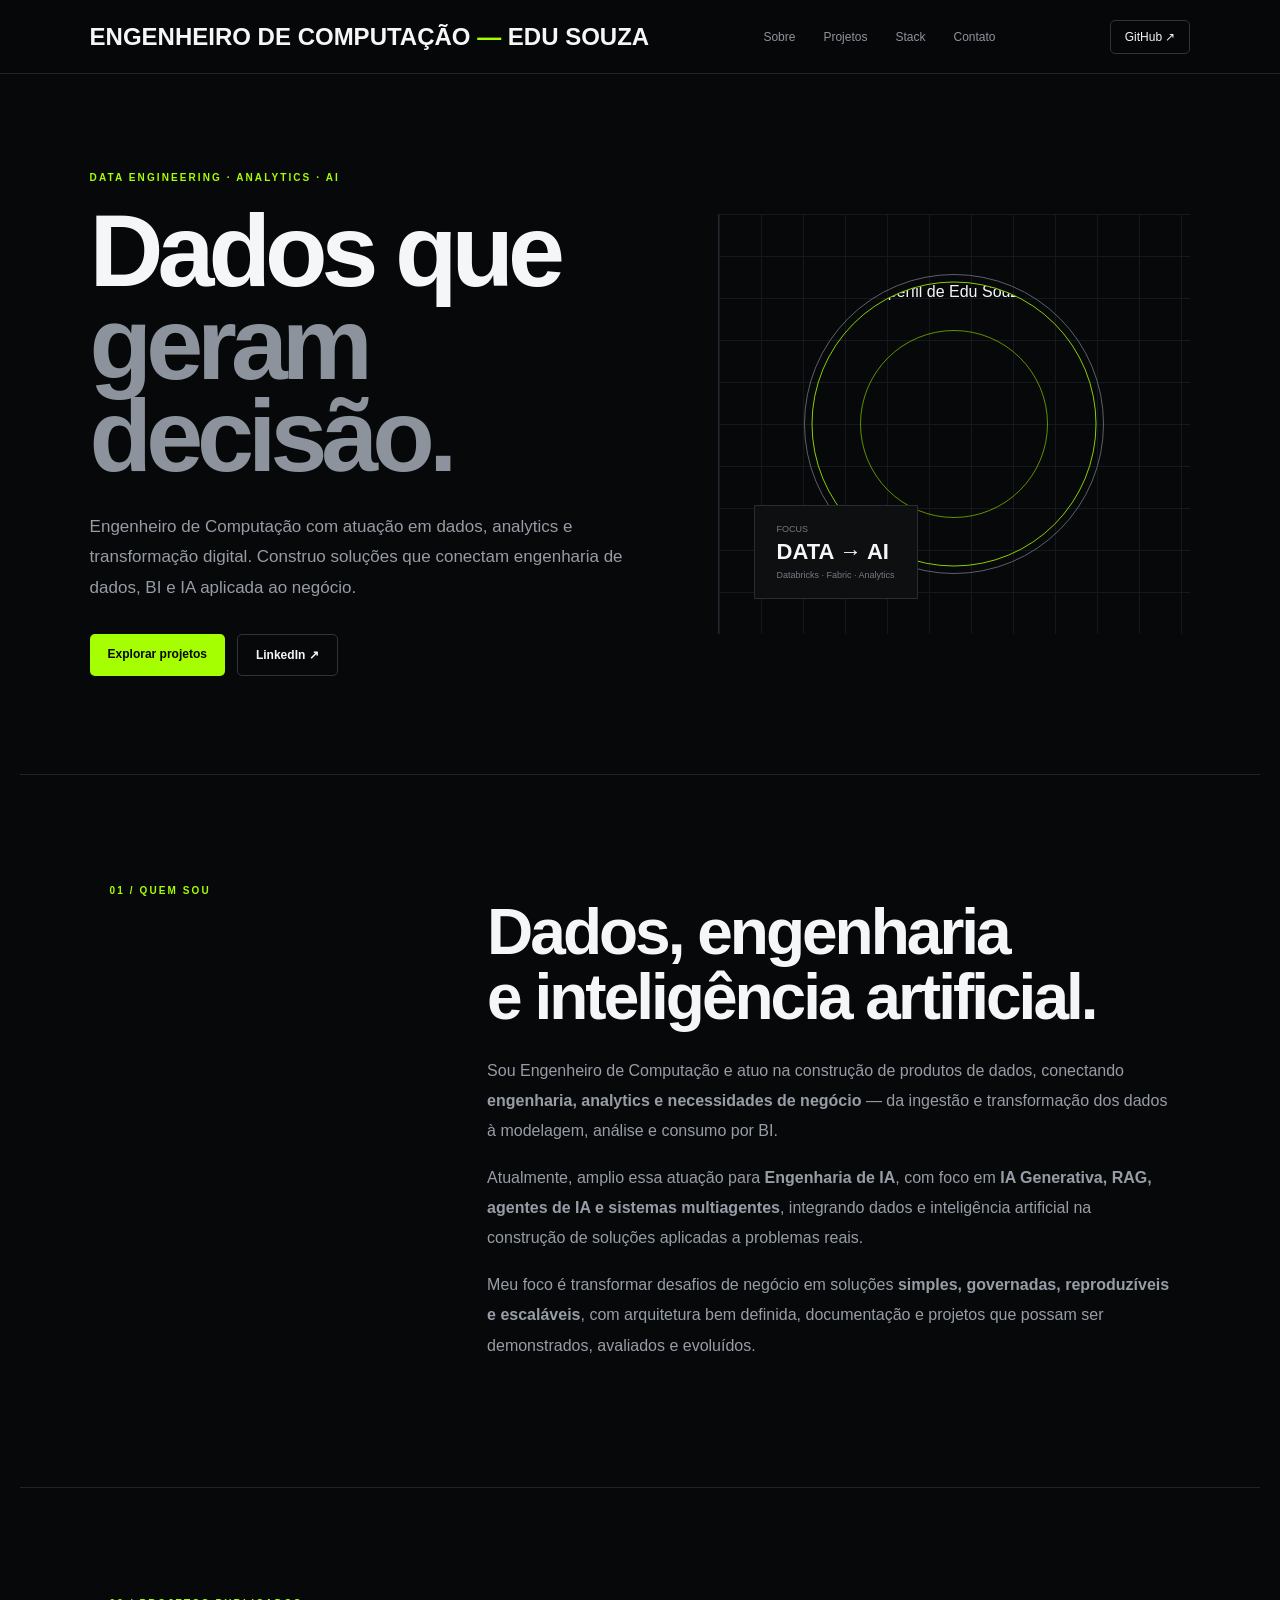
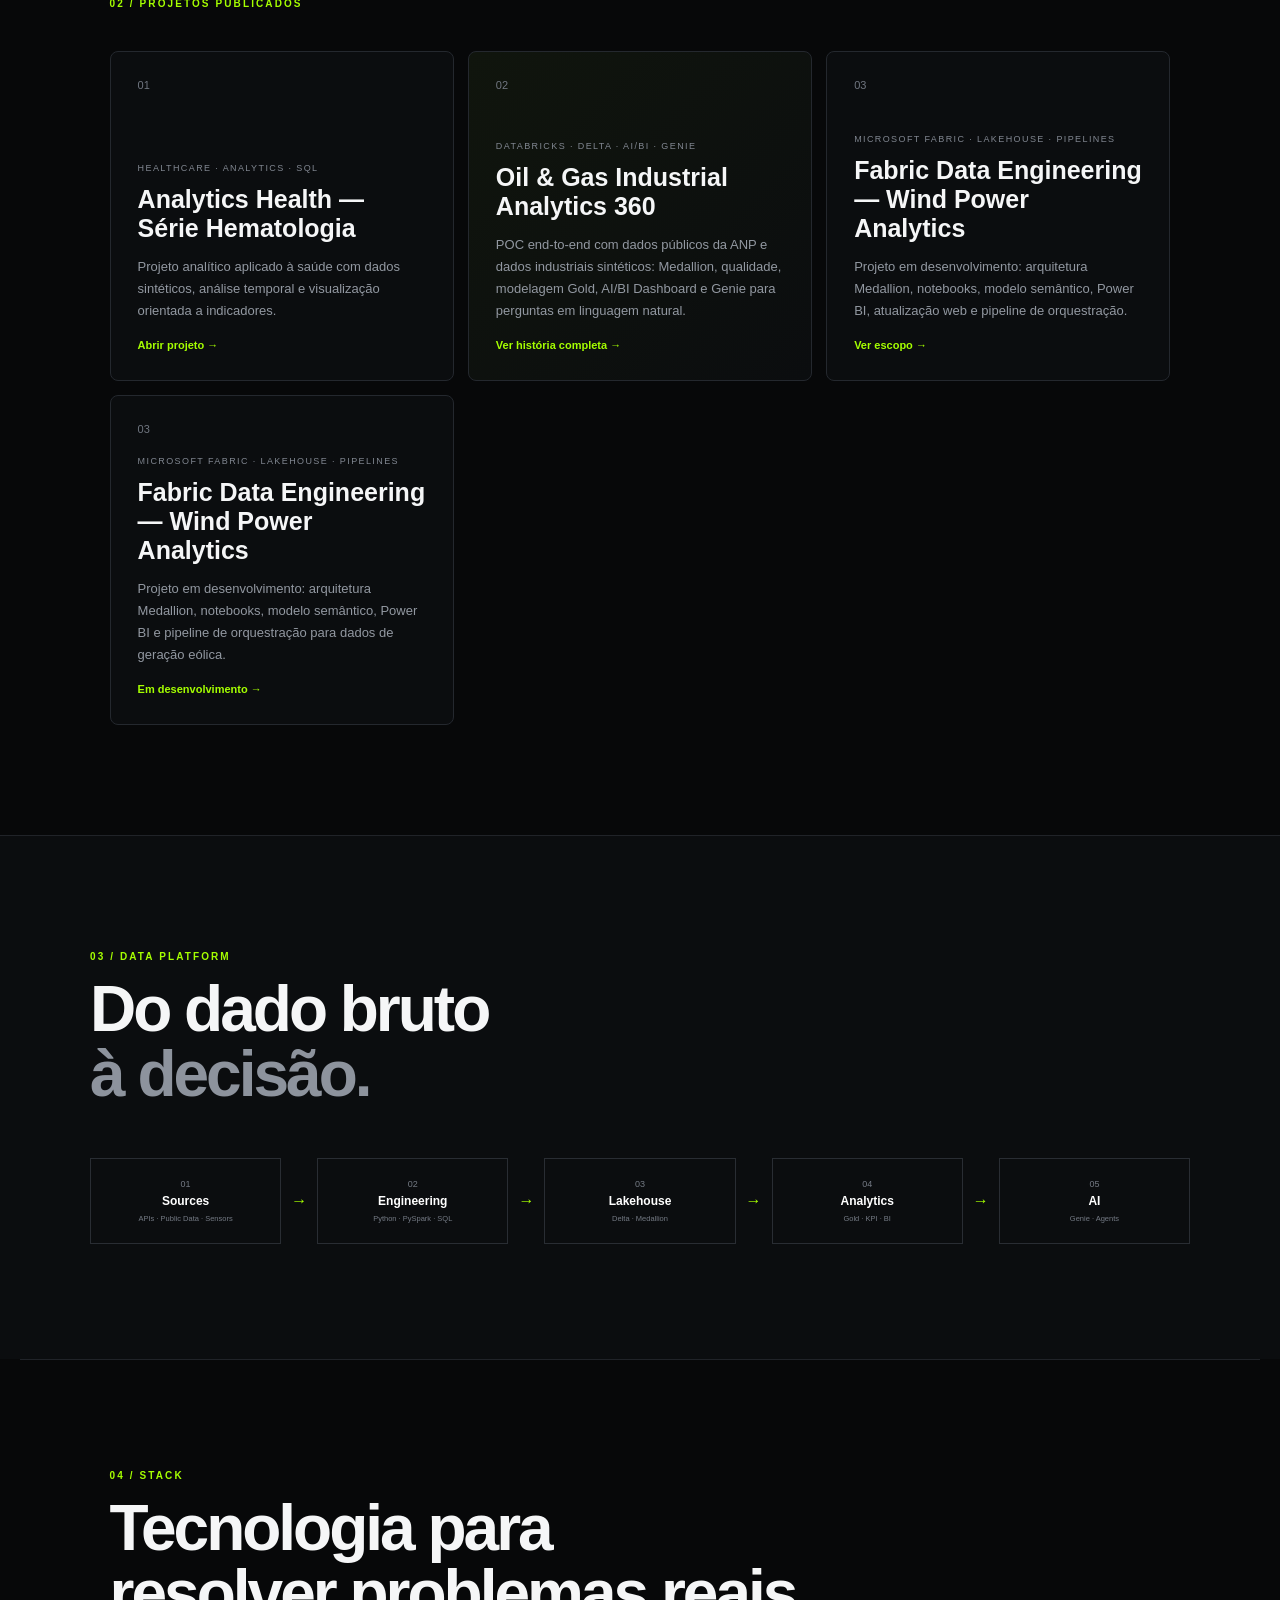
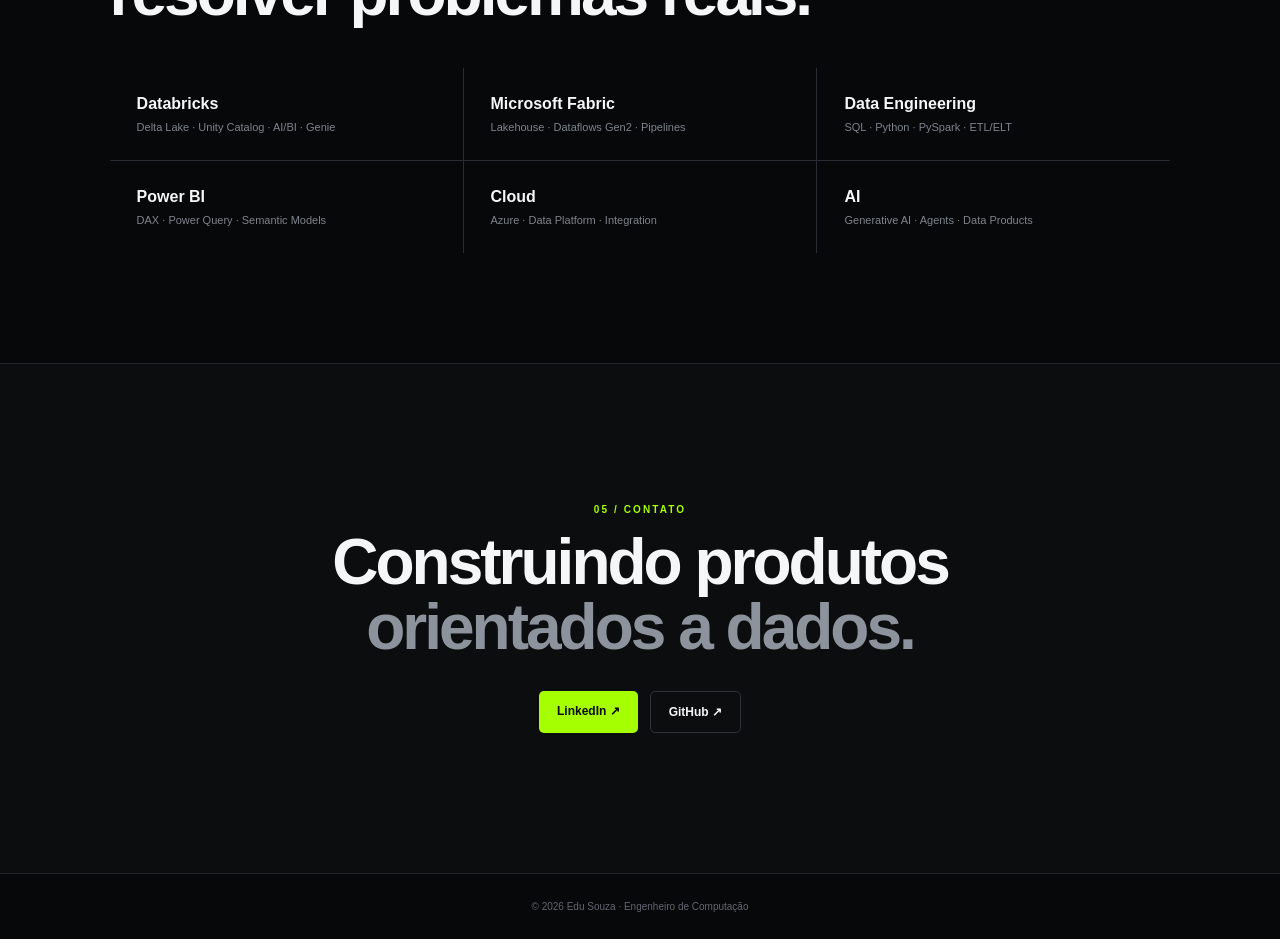
==== index.html @ 497d9bd8 "Update Quem Sou section with Data and AI Engineering focus" ====
<!doctype html>
<html lang="pt-BR">
<head>
<meta charset="utf-8"><meta name="viewport" content="width=device-width,initial-scale=1">
<meta name="description" content="Edu Souza — Engenheiro de Computação | Data Engineering, Analytics e IA">
<title>Edu Souza | Data & Analytics</title>
<link rel="stylesheet" href="assets/css/style.css">
<style>
.cards.two{grid-template-columns:repeat(3,1fr)}.cards.two .card{min-height:330px}.cards.two .featured{grid-column:auto;background:linear-gradient(135deg,#10150d,#0b0d0f)}
@media(max-width:850px){.cards.two{grid-template-columns:1fr}}
</style>
</head>
<body>
<header><a class="logo" href="#">ENGENHEIRO DE COMPUTAÇÃO <span>—</span> EDU SOUZA</a><nav><a href="#sobre">Sobre</a><a href="#projetos">Projetos</a><a href="#stack">Stack</a><a href="#contato">Contato</a></nav><a class="gh" href="https://github.com/edusouzaengcomp" target="_blank" rel="noreferrer">GitHub ↗</a></header>
<main>
<section class="hero"><div><div class="eyebrow">DATA ENGINEERING · ANALYTICS · AI</div><h1>Dados que<br><em>geram decisão.</em></h1><p>Engenheiro de Computação com atuação em dados, analytics e transformação digital. Construo soluções que conectam engenharia de dados, BI e IA aplicada ao negócio.</p><div class="actions"><a class="primary" href="#projetos">Explorar projetos</a><a class="secondary" href="https://www.linkedin.com/in/edusouzaengcomp/" target="_blank" rel="noreferrer">LinkedIn ↗</a></div></div><div class="visual"><div class="sphere" style="right:calc(50% - 150px);top:calc(50% - 150px)"></div><img src="https://avatars.githubusercontent.com/u/54073720?v=4" alt="Foto de perfil de Edu Souza" style="position:absolute;z-index:2;width:min(285px,68%);aspect-ratio:1;object-fit:cover;border-radius:50%;border:1px solid rgba(165,255,0,.8);left:50%;top:50%;transform:translate(-50%,-50%)"><div class="terminal" style="z-index:3"><small>FOCUS</small><strong>DATA → AI</strong><span>Databricks · Fabric · Analytics</span></div></div></section>
<section id="sobre" class="split section"><div class="tag">01 / QUEM SOU</div><div><h2>Dados, engenharia<br>e inteligência artificial.</h2><div class="about-copy"><p>Sou Engenheiro de Computação e atuo na construção de produtos de dados, conectando <strong>engenharia, analytics e necessidades de negócio</strong> — da ingestão e transformação dos dados à modelagem, análise e consumo por BI.</p><p>Atualmente, amplio essa atuação para <strong>Engenharia de IA</strong>, com foco em <strong>IA Generativa, RAG, agentes de IA e sistemas multiagentes</strong>, integrando dados e inteligência artificial na construção de soluções aplicadas a problemas reais.</p><p>Meu foco é transformar desafios de negócio em soluções <strong>simples, governadas, reproduzíveis e escaláveis</strong>, com arquitetura bem definida, documentação e projetos que possam ser demonstrados, avaliados e evoluídos.</p></div></div></section>
<section id="projetos" class="section"><div class="tag">02 / PROJETOS PUBLICADOS</div><div class="cards two">
<a class="card" href="projects/01-analytics-health-serie-hematologia/"><span>01</span><div><small>HEALTHCARE · ANALYTICS · SQL</small><h3>Analytics Health — Série Hematologia</h3><p>Projeto analítico aplicado à saúde com dados sintéticos, análise temporal e visualização orientada a indicadores.</p><b>Abrir projeto →</b></div></a>
<a class="card featured" href="projects/02-databricks-genie-ai/"><span>02</span><div><small>DATABRICKS · DELTA · AI/BI · GENIE</small><h3>Oil & Gas Industrial Analytics 360</h3><p>POC end-to-end com dados públicos da ANP e dados industriais sintéticos: Medallion, qualidade, modelagem Gold, AI/BI Dashboard e Genie para perguntas em linguagem natural.</p><b>Ver história completa →</b></div></a>

<a class="card" href="projects/03-fabric-data-engineering/"><span>03</span><div><small>MICROSOFT FABRIC · LAKEHOUSE · PIPELINES</small><h3>Fabric Data Engineering — Wind Power Analytics</h3><p>Projeto em desenvolvimento: arquitetura Medallion, notebooks, modelo semântico, Power BI, atualização web e pipeline de orquestração.</p><b>Ver escopo →</b></div></a>
<a class="card" href="projects/03-fabric-data-engineering/"><span>03</span><div><small>MICROSOFT FABRIC · LAKEHOUSE · PIPELINES</small><h3>Fabric Data Engineering — Wind Power Analytics</h3><p>Projeto em desenvolvimento: arquitetura Medallion, notebooks, modelo semântico, Power BI e pipeline de orquestração para dados de geração eólica.</p><b>Em desenvolvimento →</b></div></a>
</div></section>
<section class="platform"><div class="inner"><div class="tag">03 / DATA PLATFORM</div><h2>Do dado bruto<br><em>à decisão.</em></h2><div class="flow"><div>01<strong>Sources</strong><small>APIs · Public Data · Sensors</small></div><i>→</i><div>02<strong>Engineering</strong><small>Python · PySpark · SQL</small></div><i>→</i><div>03<strong>Lakehouse</strong><small>Delta · Medallion</small></div><i>→</i><div>04<strong>Analytics</strong><small>Gold · KPI · BI</small></div><i>→</i><div>05<strong>AI</strong><small>Genie · Agents</small></div></div></div></section>
<section id="stack" class="section"><div class="tag">04 / STACK</div><h2>Tecnologia para<br>resolver problemas reais.</h2><div class="stack"><div><b>Databricks</b><span>Delta Lake · Unity Catalog · AI/BI · Genie</span></div><div><b>Microsoft Fabric</b><span>Lakehouse · Dataflows Gen2 · Pipelines</span></div><div><b>Data Engineering</b><span>SQL · Python · PySpark · ETL/ELT</span></div><div><b>Power BI</b><span>DAX · Power Query · Semantic Models</span></div><div><b>Cloud</b><span>Azure · Data Platform · Integration</span></div><div><b>AI</b><span>Generative AI · Agents · Data Products</span></div></div></section>
<section id="contato" class="contact"><div class="tag">05 / CONTATO</div><h2>Construindo produtos<br><em>orientados a dados.</em></h2><div class="actions"><a class="primary" href="https://www.linkedin.com/in/edusouzaengcomp/" target="_blank">LinkedIn ↗</a><a class="secondary" href="https://github.com/edusouzaengcomp" target="_blank">GitHub ↗</a></div></section>
</main><footer>© 2026 Edu Souza · Engenheiro de Computação</footer>
</body></html>
---- assets/css/style.css ----
@media(max-width:850px){.case-showcase p,.case-copy p,.case-list span,.case-demo figcaption{max-width:320px!important;overflow-wrap:anywhere}}@media(max-width:520px){.section h2{font-size:clamp(34px,12vw,46px)!important;letter-spacing:-2px!important;max-width:320px;overflow-wrap:anywhere}}.case-demo{margin:0;border:1px solid #24282e;border-radius:8px;background:#101316;overflow:hidden;box-shadow:0 24px 70px rgba(0,0,0,.3)}.case-demo img{display:block;width:100%;height:auto;background:#070809}.case-demo figcaption{border-top:1px solid #24282e;color:#dce1e7;font-size:12px;line-height:1.7;padding:13px 15px;background:#0b0d0f}@media(max-width:520px){.case-demo figcaption{font-size:11px}.case-demo{max-width:320px!important}}@media(max-width:850px){.case-hero-visual h1,.case-hero p,.case-note,.case-preview figcaption{max-width:320px!important}.case-preview{max-width:320px!important}}@media(max-width:850px){.case-hero,.section{max-width:430px;margin-left:0;margin-right:0}.case-hero-visual h1{max-width:320px}.case-hero p,.case-note,.case-preview figcaption{max-width:320px}}header .logo{white-space:normal!important;max-width:calc(100vw - 120px);overflow-wrap:anywhere!important}@media(max-width:520px){header .logo{max-width:300px;font-size:18px!important}}html,body{max-width:100%;overflow-x:hidden}header .logo{font-size:clamp(16px,4.8vw,24px)!important;letter-spacing:0!important;line-height:1.15}.case-hero-copy,.case-preview,.case-showcase,.case-note{min-width:0;max-width:100%}.case-note{white-space:normal}@media(max-width:520px){header{padding:0 9%;height:74px}.case-hero p,.case-showcase p{font-size:15px}.case-hero-visual h1{letter-spacing:-2px!important}}.case-hero-visual h1 em{font-size:.82em;line-height:.96}.case-hero-visual .case-hero-copy{min-width:0}.case-hero-visual h1{font-size:clamp(46px,5.7vw,78px);letter-spacing:-3px}@media(max-width:520px){.case-hero-visual h1{font-size:clamp(42px,14vw,56px)}}.case-hero-visual{display:grid;grid-template-columns:minmax(0,.78fr) minmax(340px,.9fr);align-items:center;gap:44px}.case-preview{margin:0;border:1px solid #24282e;border-radius:8px;background:#101316;overflow:hidden;box-shadow:0 24px 70px rgba(0,0,0,.35)}.case-preview img,.case-showcase img{display:block;width:100%;height:auto}.case-preview figcaption{border-top:1px solid #24282e;color:#8e949d;font-size:11px;line-height:1.6;padding:12px 14px;background:#0b0d0f}.case-showcase{display:grid;grid-template-columns:minmax(260px,.62fr) 1fr;gap:24px;align-items:center}.case-showcase img{border:1px solid #292d33;border-radius:8px;background:#fff}.case-showcase p{color:#979da6;line-height:1.9;margin:0 0 16px}@media(max-width:850px){.case-hero-visual,.case-showcase{grid-template-columns:1fr}.case-hero-visual{gap:30px}}@media(max-width:520px){.case-hero{padding-top:80px}.case-preview figcaption{font-size:10px}}*{box-sizing:border-box}html{scroll-behavior:smooth}body{margin:0;background:#070809;color:#f5f6f7;font-family:Inter,Segoe UI,Arial,sans-serif}a{text-decoration:none;color:inherit}header{height:74px;padding:0 7%;display:flex;align-items:center;justify-content:space-between;border-bottom:1px solid #202328;position:sticky;top:0;background:rgba(7,8,9,.92);backdrop-filter:blur(15px);z-index:10}.logo{font-weight:900;font-size:24px;letter-spacing:-1px}.logo span,.tag,.eyebrow,.card b{color:#a5ff00}nav{display:flex;gap:28px;color:#8e949d;font-size:12px}.gh,.secondary{border:1px solid #30343a}.gh{padding:9px 14px;border-radius:5px;font-size:12px}.hero{max-width:1400px;min-height:700px;margin:auto;padding:90px 7%;display:grid;grid-template-columns:1.1fr .9fr;align-items:center;gap:50px}.eyebrow,.tag{font-size:10px;letter-spacing:2.1px;font-weight:800}.hero h1{font-size:clamp(58px,8vw,105px);line-height:.9;letter-spacing:-6px;margin:22px 0 30px}.hero h1 em,.platform h2 em,.contact h2 em,.case-hero h1 em{font-style:normal;color:#8d939d}.hero p{max-width:650px;color:#969ca5;line-height:1.8;font-size:17px}.actions{display:flex;gap:12px;margin-top:30px}.primary,.secondary{padding:13px 18px;border-radius:5px;font-size:12px;font-weight:800}.primary{background:#a5ff00;color:#070809}.visual{height:420px;position:relative;border-left:1px solid #24282e;background-image:linear-gradient(#15181c 1px,transparent 1px),linear-gradient(90deg,#15181c 1px,transparent 1px);background-size:42px 42px;overflow:hidden}.sphere{position:absolute;width:300px;height:300px;border:1px solid #59616b;border-radius:50%;right:10%;top:10%}.sphere:after{content:"";position:absolute;inset:55px;border:1px solid #a5ff00;border-radius:50%;opacity:.55}.terminal{position:absolute;left:35px;bottom:35px;background:#0d0f11;border:1px solid #292d32;padding:18px 22px}.terminal small,.terminal span{display:block;color:#747a84;font-size:9px}.terminal strong{display:block;font-size:22px;margin:5px 0}.section{max-width:1240px;margin:auto;padding:110px 7%;border-top:1px solid #202328}.split{display:grid;grid-template-columns:.45fr 1fr;gap:70px}.section h2,.platform h2,.contact h2{font-size:clamp(38px,5vw,64px);letter-spacing:-3px;line-height:1.02;margin:15px 0 25px}.split p{color:#979da6;line-height:1.9;max-width:700px}.cards{display:grid;grid-template-columns:1fr 1fr;gap:14px;margin-top:42px}.card{min-height:245px;background:#0b0d0f;border:1px solid #24282e;border-radius:8px;padding:27px;display:flex;flex-direction:column;justify-content:space-between;transition:.2s}.card:hover{transform:translateY(-4px);border-color:#59616b}.featured{grid-column:span 2;min-height:295px;background:linear-gradient(135deg,#10150d,#0b0d0f)}.card>span{color:#707680;font-size:11px}.card small{color:#818791;font-size:9px;letter-spacing:1.4px}.card h3{font-size:25px;margin:10px 0}.card p{color:#9298a1;font-size:13px;line-height:1.7;max-width:700px}.card b{font-size:11px}.platform{background:#0b0d0f;border-top:1px solid #202328;padding:115px 7%}.inner{max-width:1100px;margin:auto}.flow{display:grid;grid-template-columns:1fr auto 1fr auto 1fr auto 1fr auto 1fr;align-items:center;gap:10px;margin-top:50px}.flow div{border:1px solid #292d33;padding:20px 10px;text-align:center;color:#747a84;font-size:9px}.flow strong{display:block;color:#fff;font-size:12px;margin:5px}.flow i{font-style:normal;color:#a5ff00}.stack{display:grid;grid-template-columns:repeat(3,1fr);gap:1px;background:#292d33;margin-top:42px}.stack div{background:#070809;padding:27px}.stack b,.stack span{display:block}.stack span{color:#7e848d;font-size:11px;margin-top:8px}.contact{text-align:center;padding:140px 7%;background:#0b0d0f;border-top:1px solid #202328}.contact .actions{justify-content:center}footer{text-align:center;border-top:1px solid #202328;padding:27px;color:#616771;font-size:10px}.case-hero{max-width:1240px;margin:auto;padding:110px 7% 90px}.case-hero h1{font-size:clamp(52px,7vw,96px);line-height:.92;letter-spacing:-5px;margin:20px 0 26px}.case-hero p{max-width:780px;color:#969ca5;line-height:1.8;font-size:17px}.case-note{display:inline-block;margin-top:24px;border:1px solid #30343a;border-radius:8px;padding:14px 16px;color:#dce1e7;background:#0b0d0f;font-size:13px}.case-grid{display:grid;grid-template-columns:.45fr 1fr;gap:70px}.case-copy p{color:#979da6;line-height:1.9;margin-top:0}.case-list{display:grid;grid-template-columns:1fr 1fr;gap:12px}.case-list div{border:1px solid #292d33;border-radius:8px;background:#0b0d0f;padding:22px}.case-list b,.case-list span{display:block}.case-list span{color:#8e949d;line-height:1.7;margin-top:8px;font-size:13px}.case-tags{display:flex;gap:10px;flex-wrap:wrap}.case-tags span{border:1px solid #292d33;background:#0b0d0f;border-radius:999px;padding:10px 13px;color:#dce1e7;font-size:12px}@media(max-width:850px){nav{display:none}.hero{grid-template-columns:1fr}.visual{display:none}.split,.case-grid{grid-template-columns:1fr;gap:30px}.cards{grid-template-columns:1fr}.featured{grid-column:auto}.flow{grid-template-columns:1fr}.flow i{display:none}.stack{grid-template-columns:1fr 1fr}.case-list{grid-template-columns:1fr}}@media(max-width:520px){.gh{display:none}.hero h1,.case-hero h1{letter-spacing:-4px}.stack{grid-template-columns:1fr}}
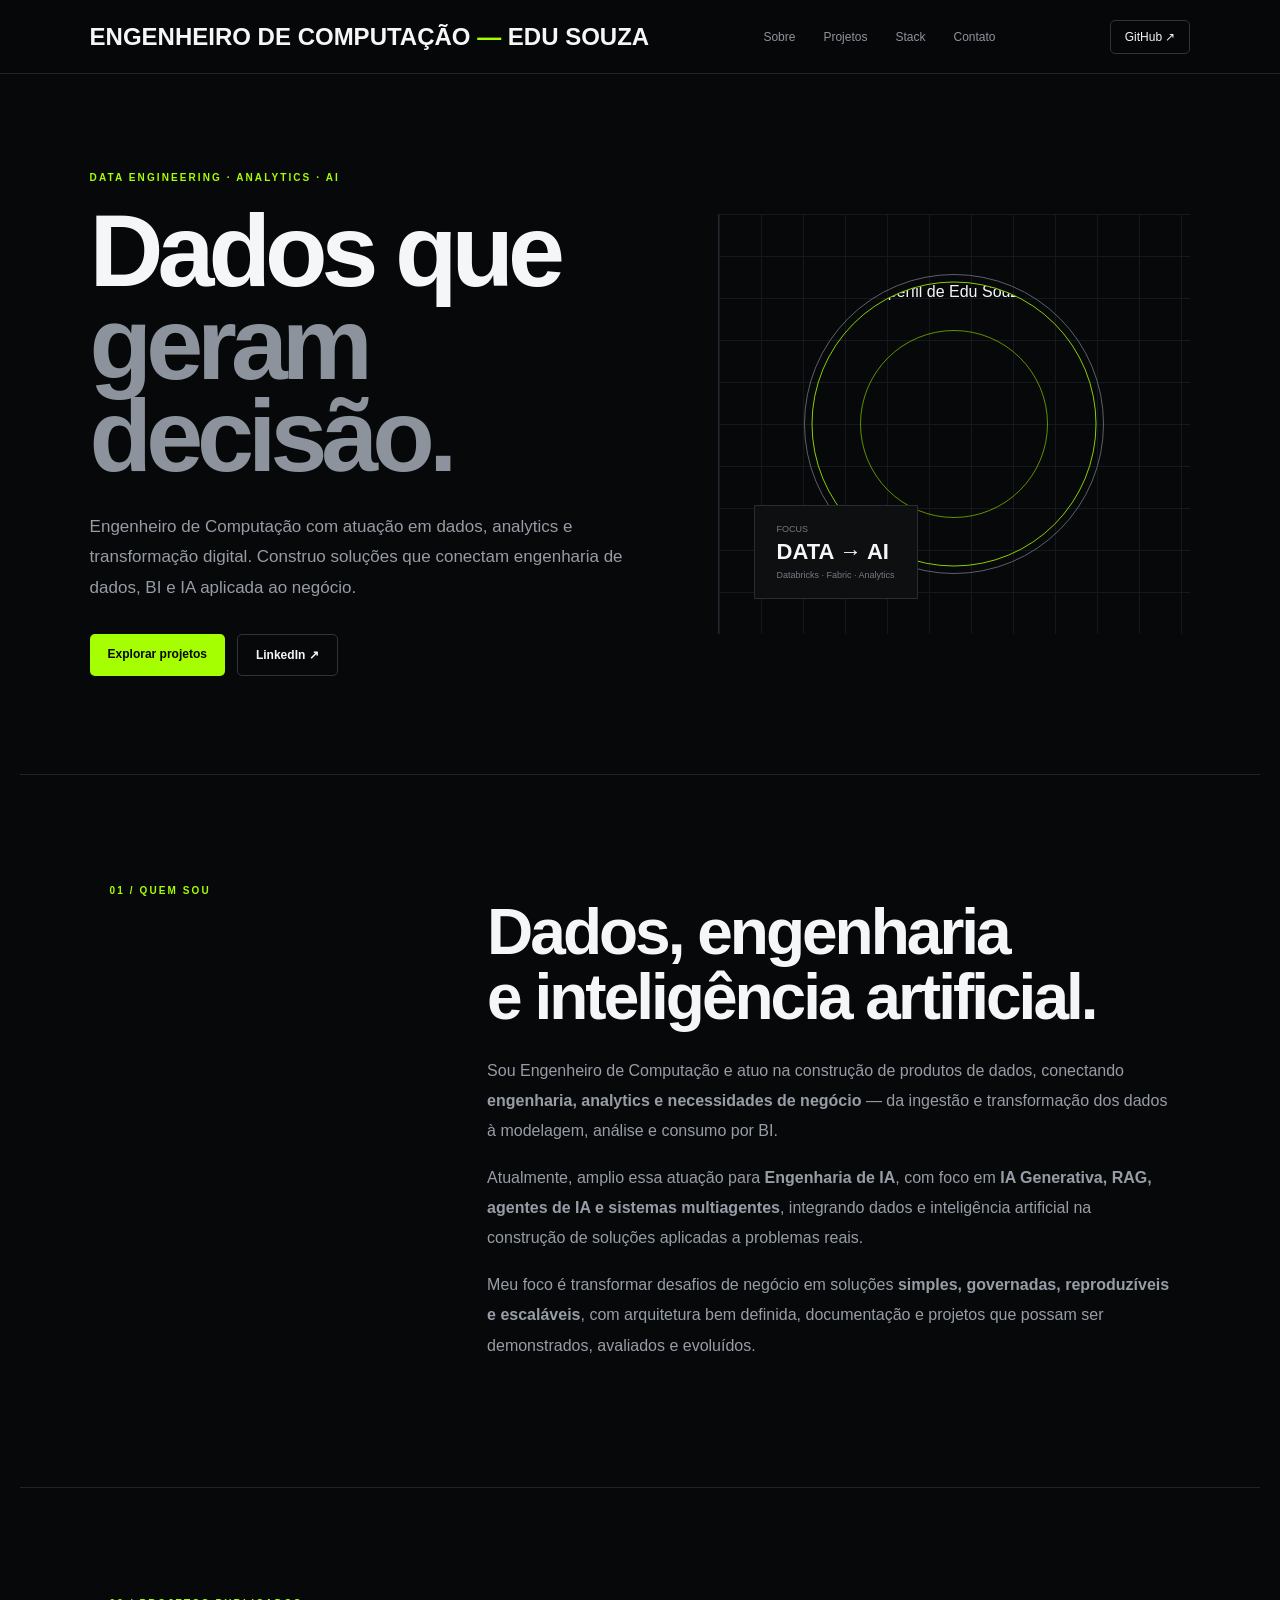
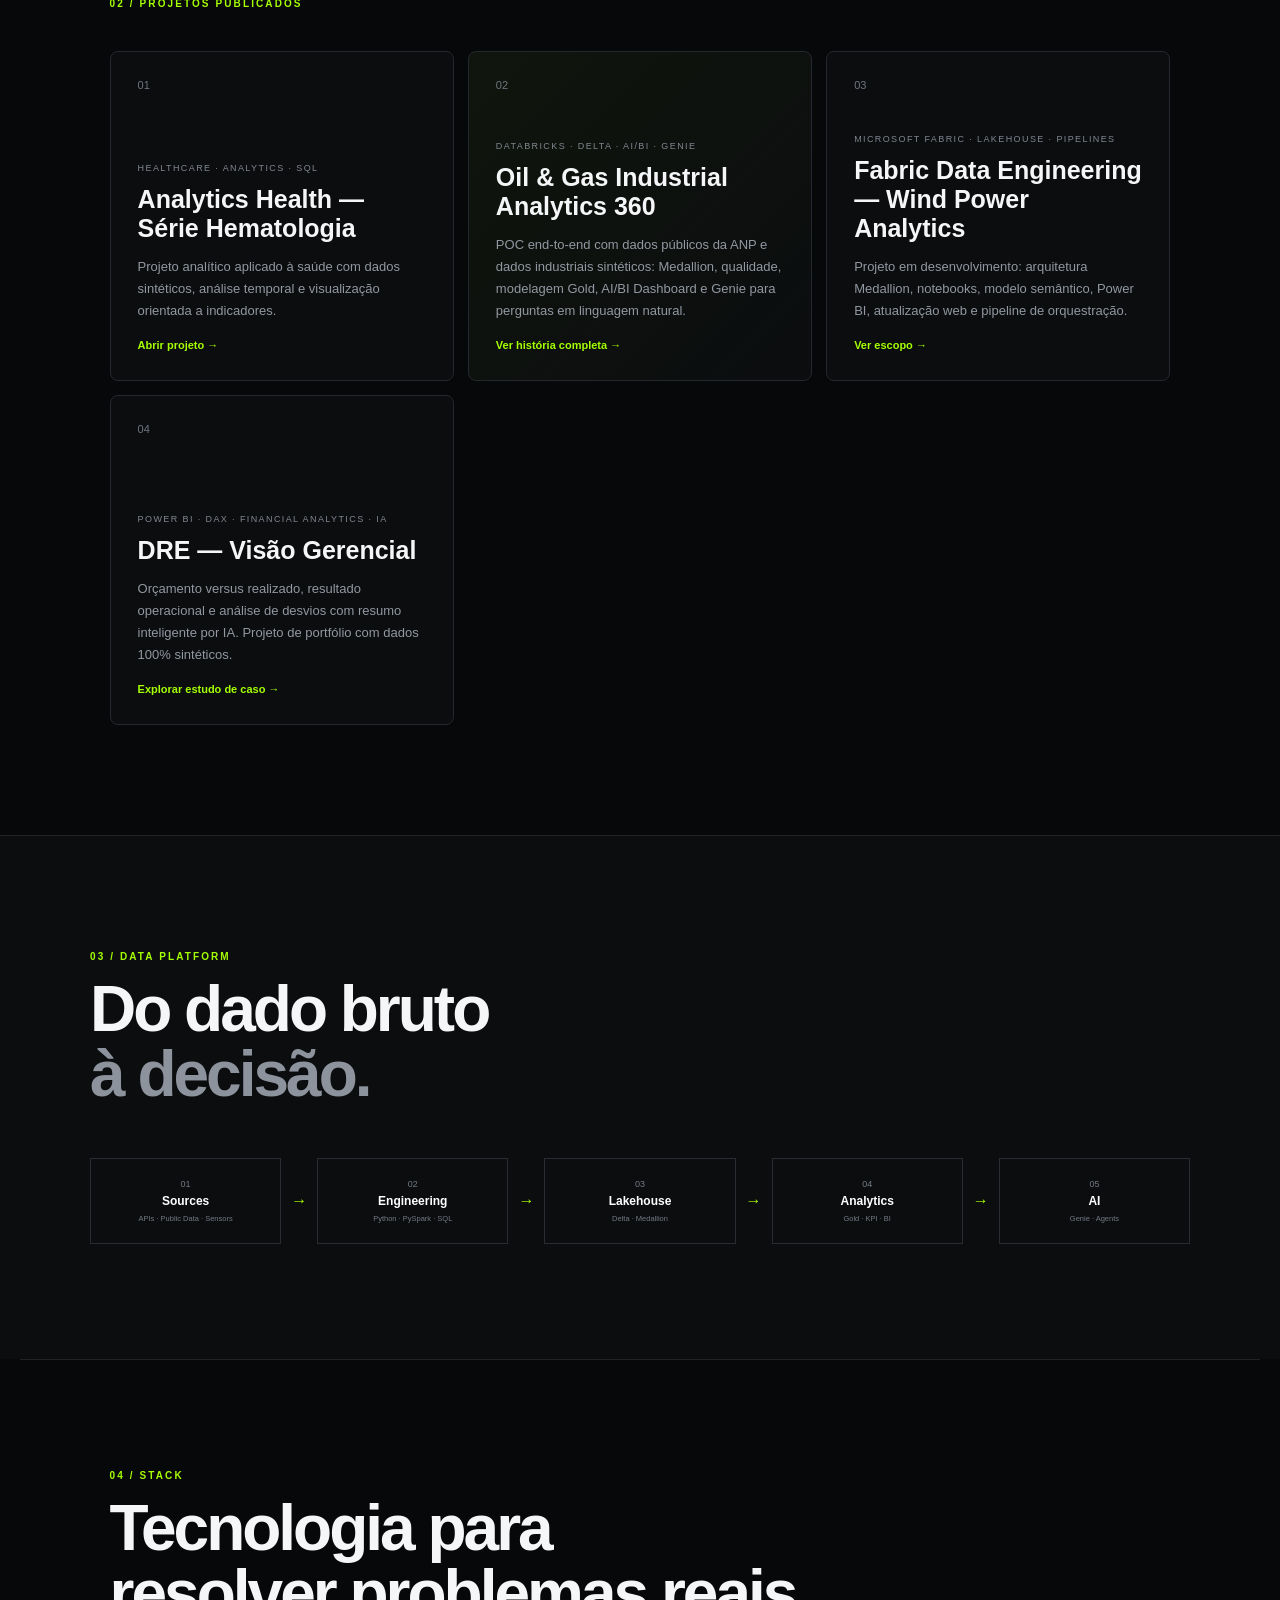
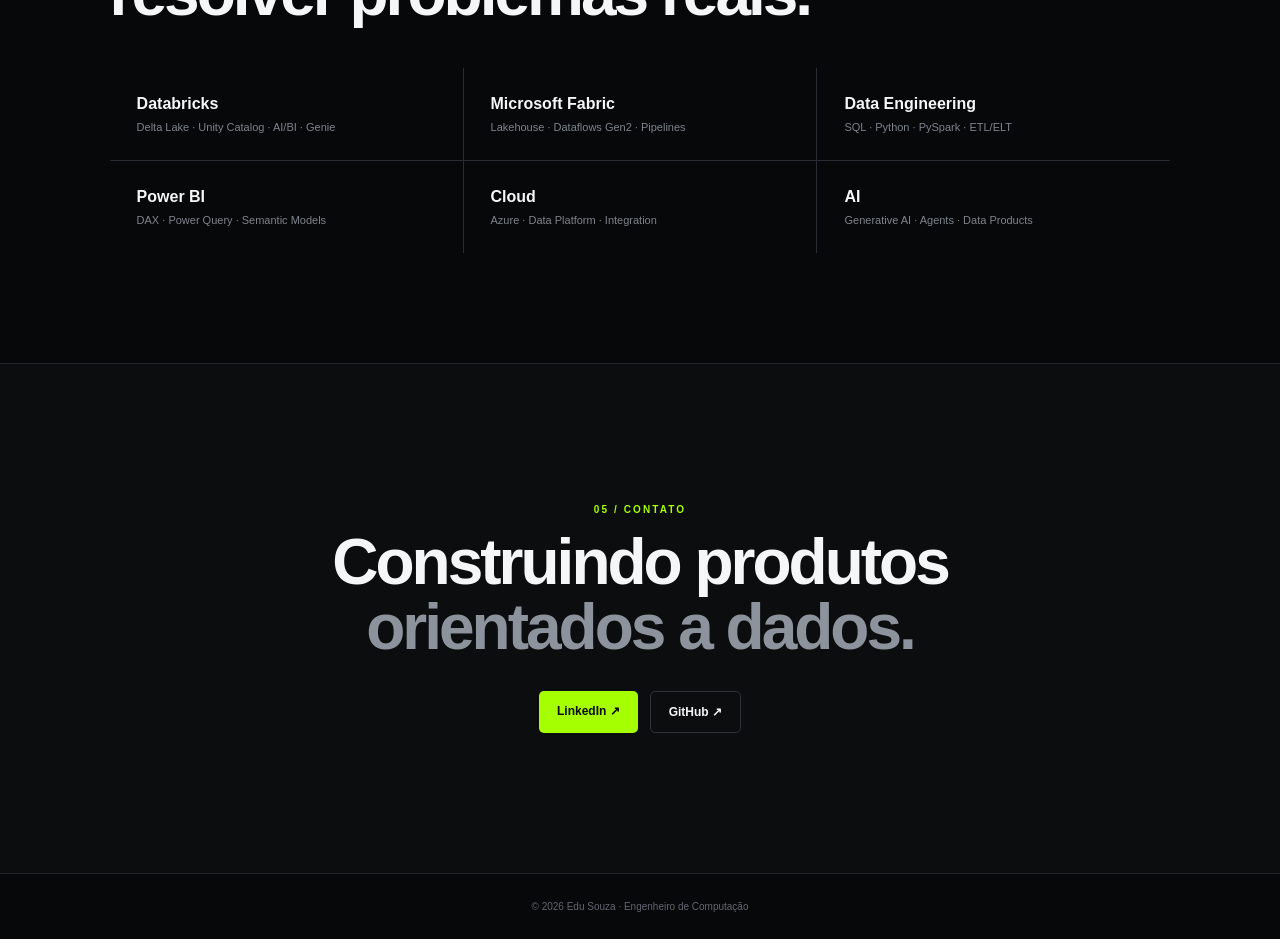
==== commit 9bf29eb8: "feat: publica projeto DRE no portfólio e remove cartão duplicado" ====
--- a/index.html
+++ b/index.html
@@ -20,7 +20,7 @@
 <a class="card featured" href="projects/02-databricks-genie-ai/"><span>02</span><div><small>DATABRICKS · DELTA · AI/BI · GENIE</small><h3>Oil & Gas Industrial Analytics 360</h3><p>POC end-to-end com dados públicos da ANP e dados industriais sintéticos: Medallion, qualidade, modelagem Gold, AI/BI Dashboard e Genie para perguntas em linguagem natural.</p><b>Ver história completa →</b></div></a>
 
 <a class="card" href="projects/03-fabric-data-engineering/"><span>03</span><div><small>MICROSOFT FABRIC · LAKEHOUSE · PIPELINES</small><h3>Fabric Data Engineering — Wind Power Analytics</h3><p>Projeto em desenvolvimento: arquitetura Medallion, notebooks, modelo semântico, Power BI, atualização web e pipeline de orquestração.</p><b>Ver escopo →</b></div></a>
-<a class="card" href="projects/03-fabric-data-engineering/"><span>03</span><div><small>MICROSOFT FABRIC · LAKEHOUSE · PIPELINES</small><h3>Fabric Data Engineering — Wind Power Analytics</h3><p>Projeto em desenvolvimento: arquitetura Medallion, notebooks, modelo semântico, Power BI e pipeline de orquestração para dados de geração eólica.</p><b>Em desenvolvimento →</b></div></a>
+<a class="card" href="projects/04-dre-visao-gerencial/"><span>04</span><div><small>POWER BI · DAX · FINANCIAL ANALYTICS · IA</small><h3>DRE — Visão Gerencial</h3><p>Orçamento versus realizado, resultado operacional e análise de desvios com resumo inteligente por IA. Projeto de portfólio com dados 100% sintéticos.</p><b>Explorar estudo de caso →</b></div></a>
 </div></section>
 <section class="platform"><div class="inner"><div class="tag">03 / DATA PLATFORM</div><h2>Do dado bruto<br><em>à decisão.</em></h2><div class="flow"><div>01<strong>Sources</strong><small>APIs · Public Data · Sensors</small></div><i>→</i><div>02<strong>Engineering</strong><small>Python · PySpark · SQL</small></div><i>→</i><div>03<strong>Lakehouse</strong><small>Delta · Medallion</small></div><i>→</i><div>04<strong>Analytics</strong><small>Gold · KPI · BI</small></div><i>→</i><div>05<strong>AI</strong><small>Genie · Agents</small></div></div></div></section>
 <section id="stack" class="section"><div class="tag">04 / STACK</div><h2>Tecnologia para<br>resolver problemas reais.</h2><div class="stack"><div><b>Databricks</b><span>Delta Lake · Unity Catalog · AI/BI · Genie</span></div><div><b>Microsoft Fabric</b><span>Lakehouse · Dataflows Gen2 · Pipelines</span></div><div><b>Data Engineering</b><span>SQL · Python · PySpark · ETL/ELT</span></div><div><b>Power BI</b><span>DAX · Power Query · Semantic Models</span></div><div><b>Cloud</b><span>Azure · Data Platform · Integration</span></div><div><b>AI</b><span>Generative AI · Agents · Data Products</span></div></div></section>
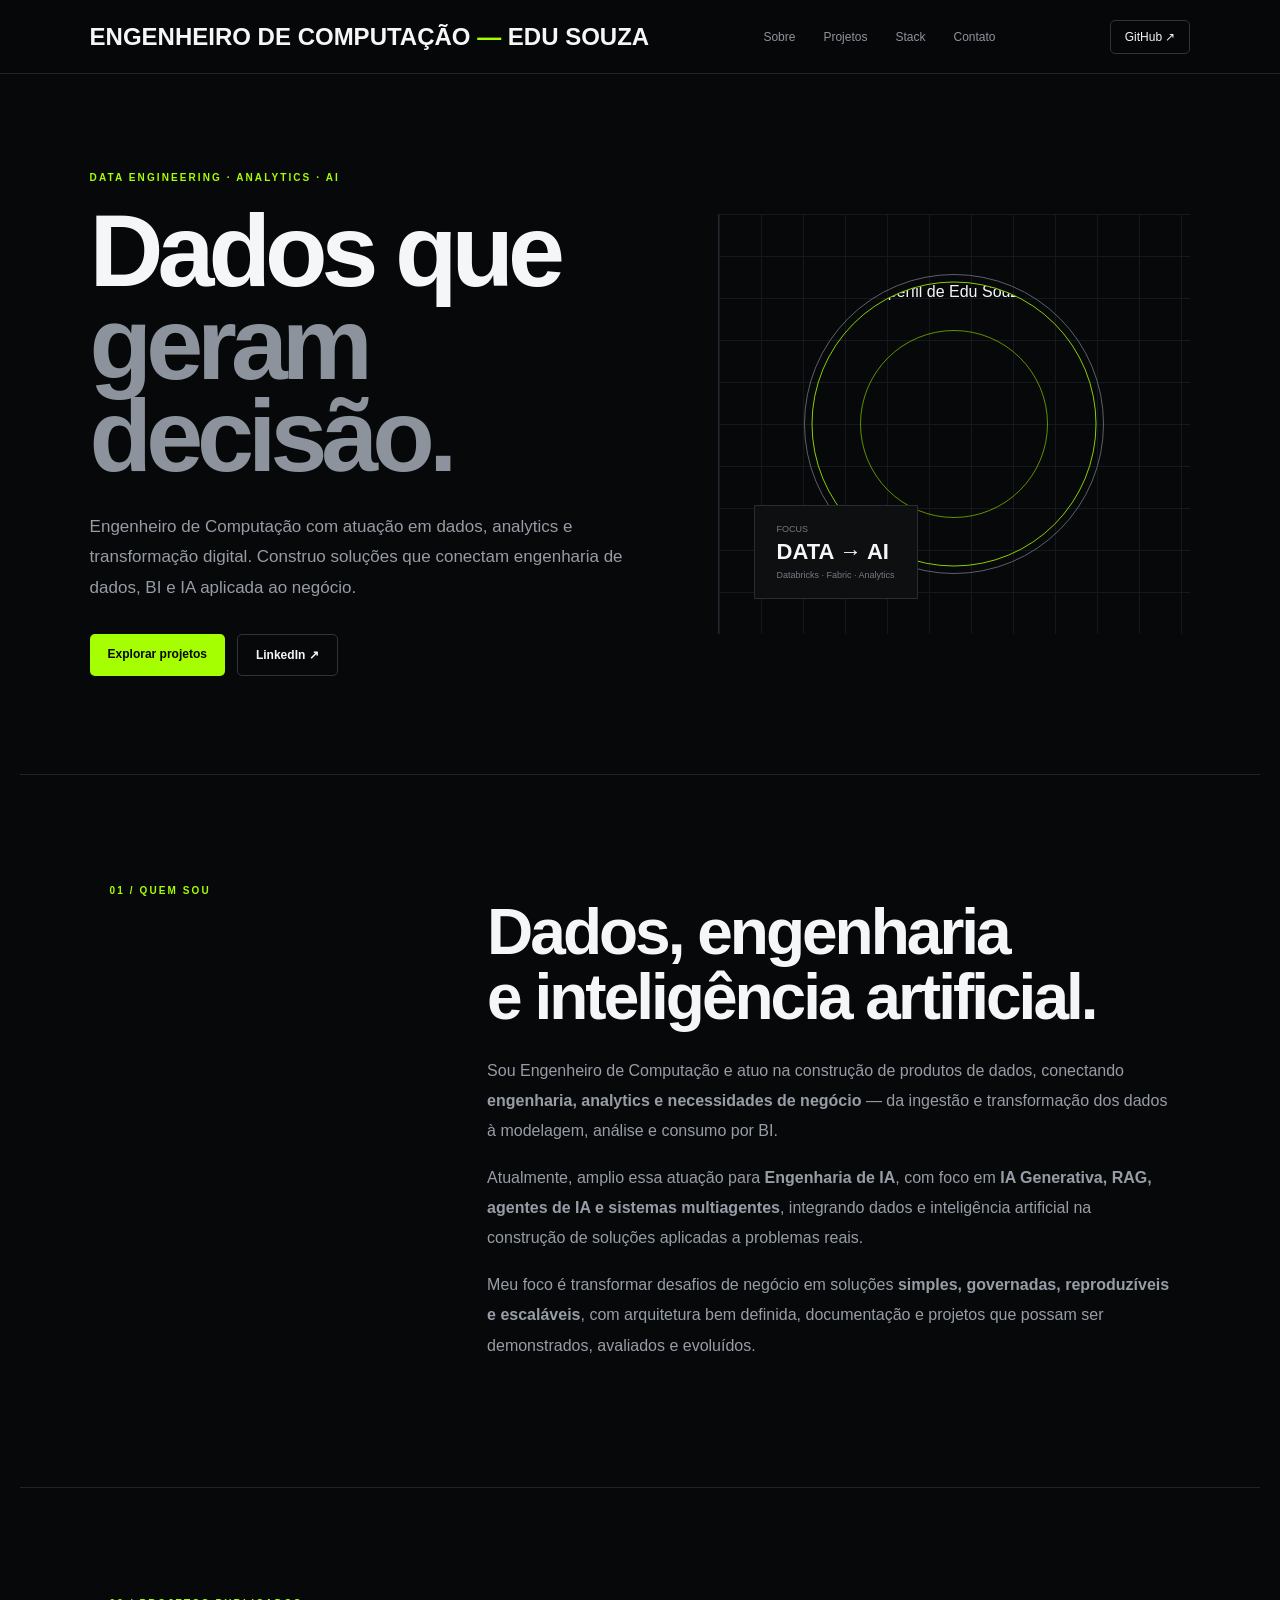
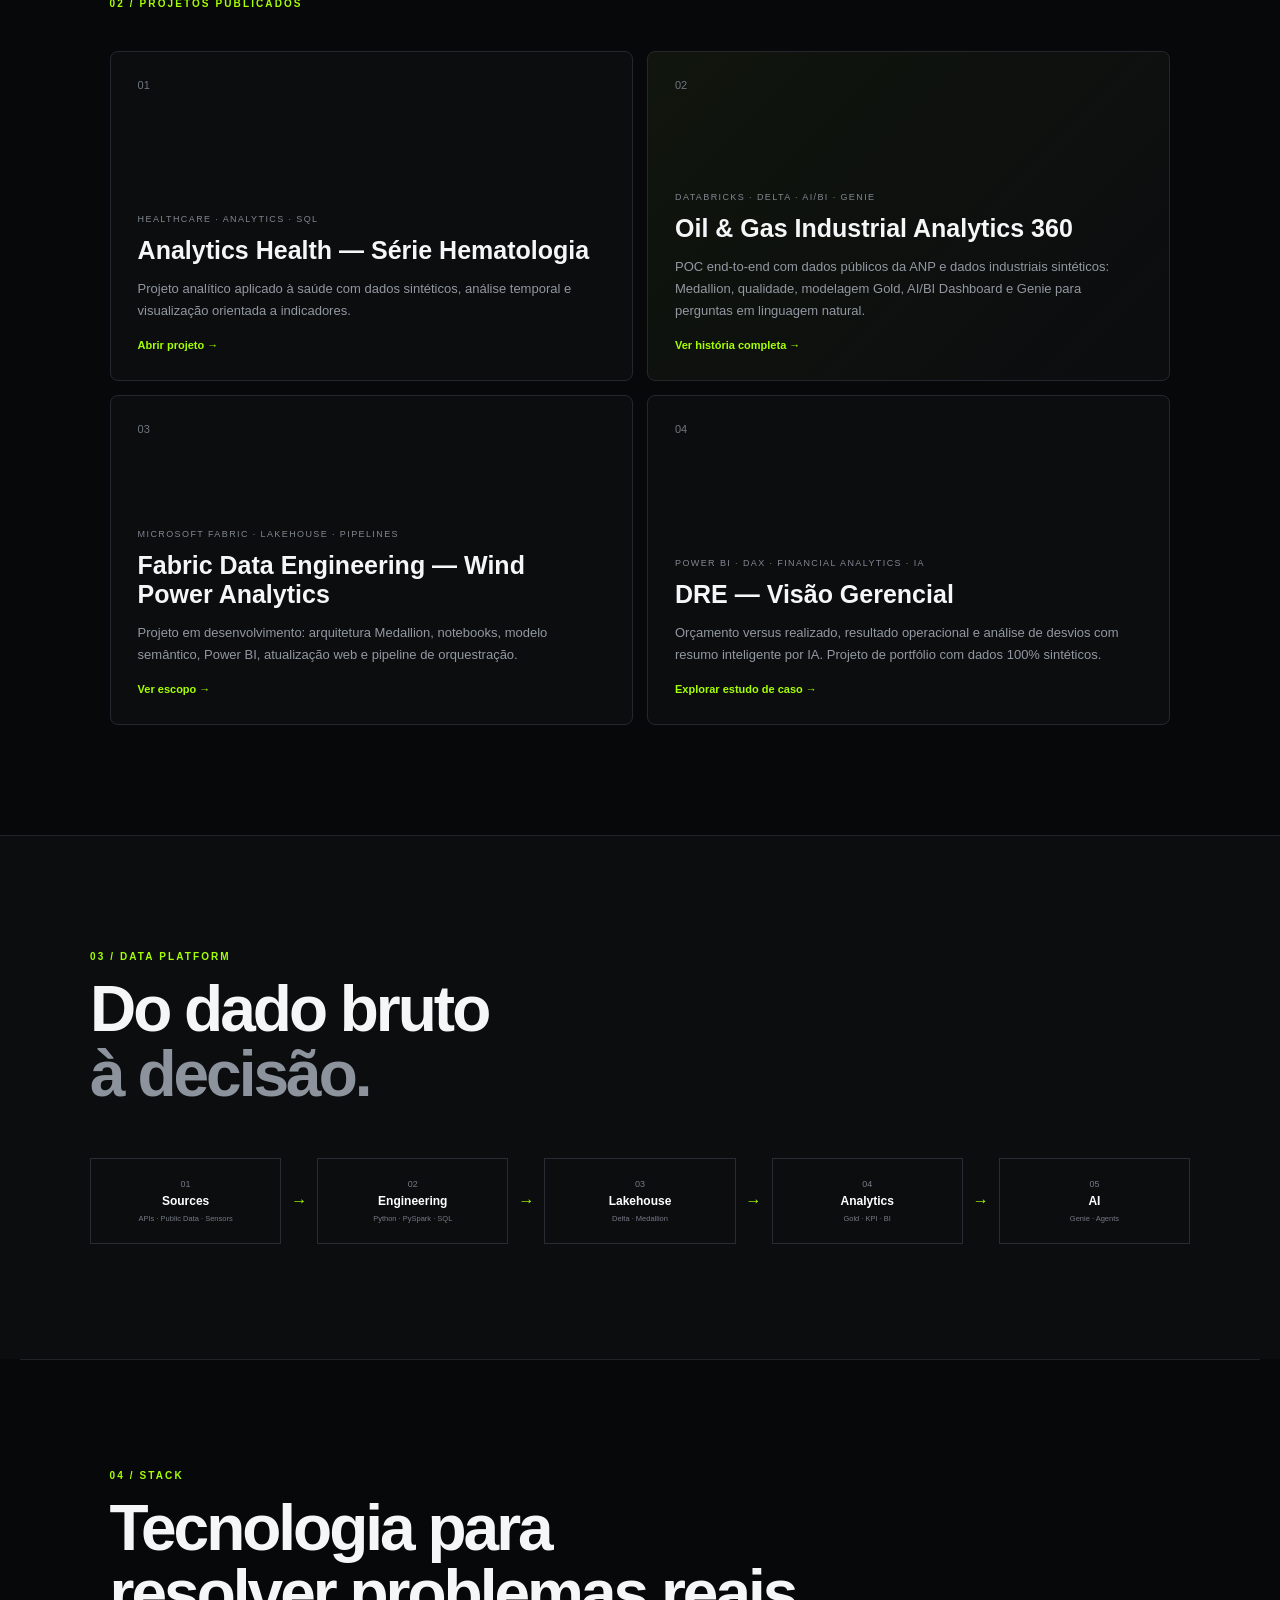
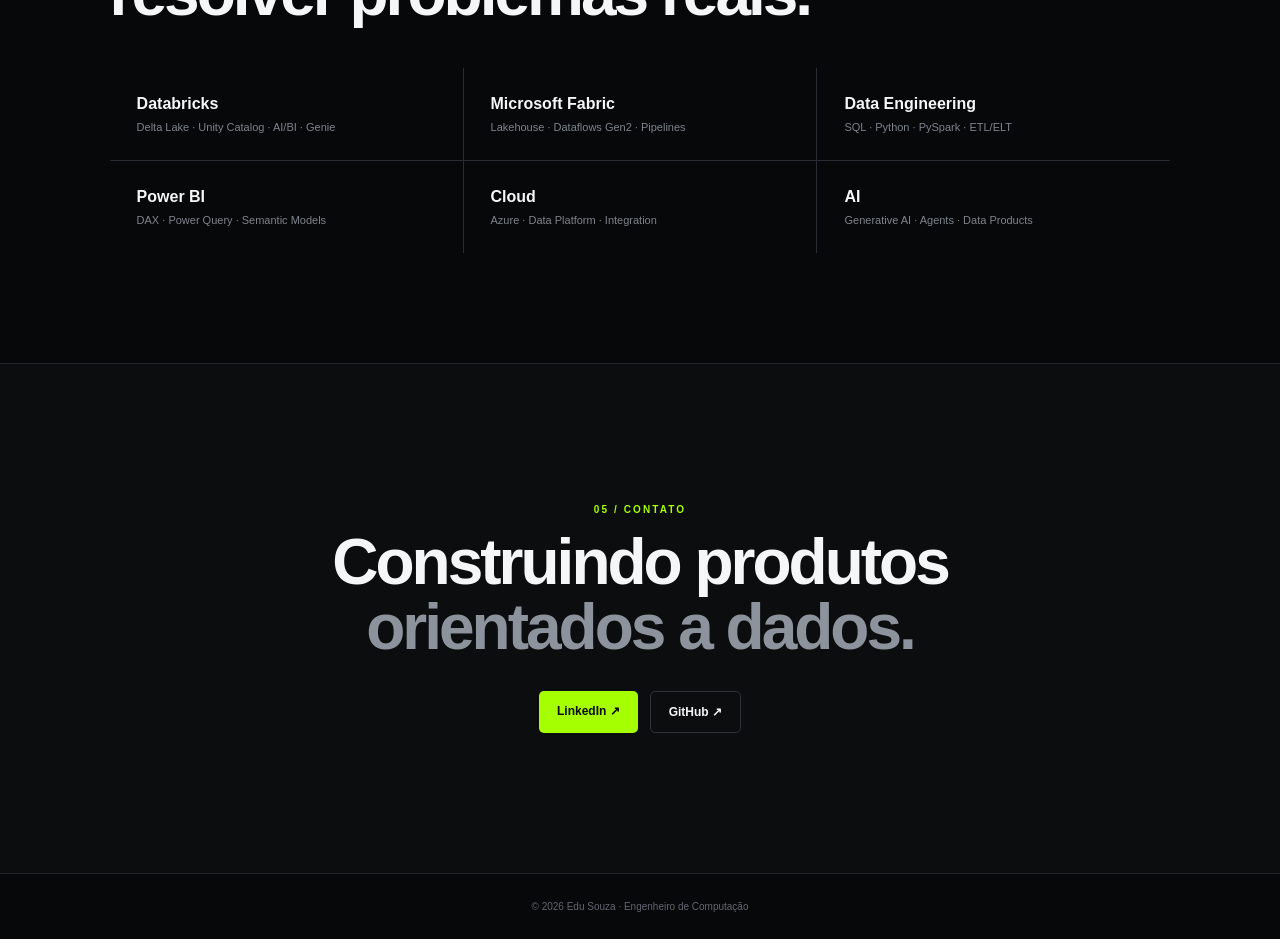
==== commit 9ef3ecc1: "style: organiza quatro projetos em grid equilibrado de dois por linha" ====
--- a/index.html
+++ b/index.html
@@ -6,7 +6,7 @@
 <title>Edu Souza | Data & Analytics</title>
 <link rel="stylesheet" href="assets/css/style.css">
 <style>
-.cards.two{grid-template-columns:repeat(3,1fr)}.cards.two .card{min-height:330px}.cards.two .featured{grid-column:auto;background:linear-gradient(135deg,#10150d,#0b0d0f)}
+.cards.two{grid-template-columns:repeat(2,minmax(0,1fr))}.cards.two .card{min-height:330px}.cards.two .featured{grid-column:auto;background:linear-gradient(135deg,#10150d,#0b0d0f)}
 @media(max-width:850px){.cards.two{grid-template-columns:1fr}}
 </style>
 </head>
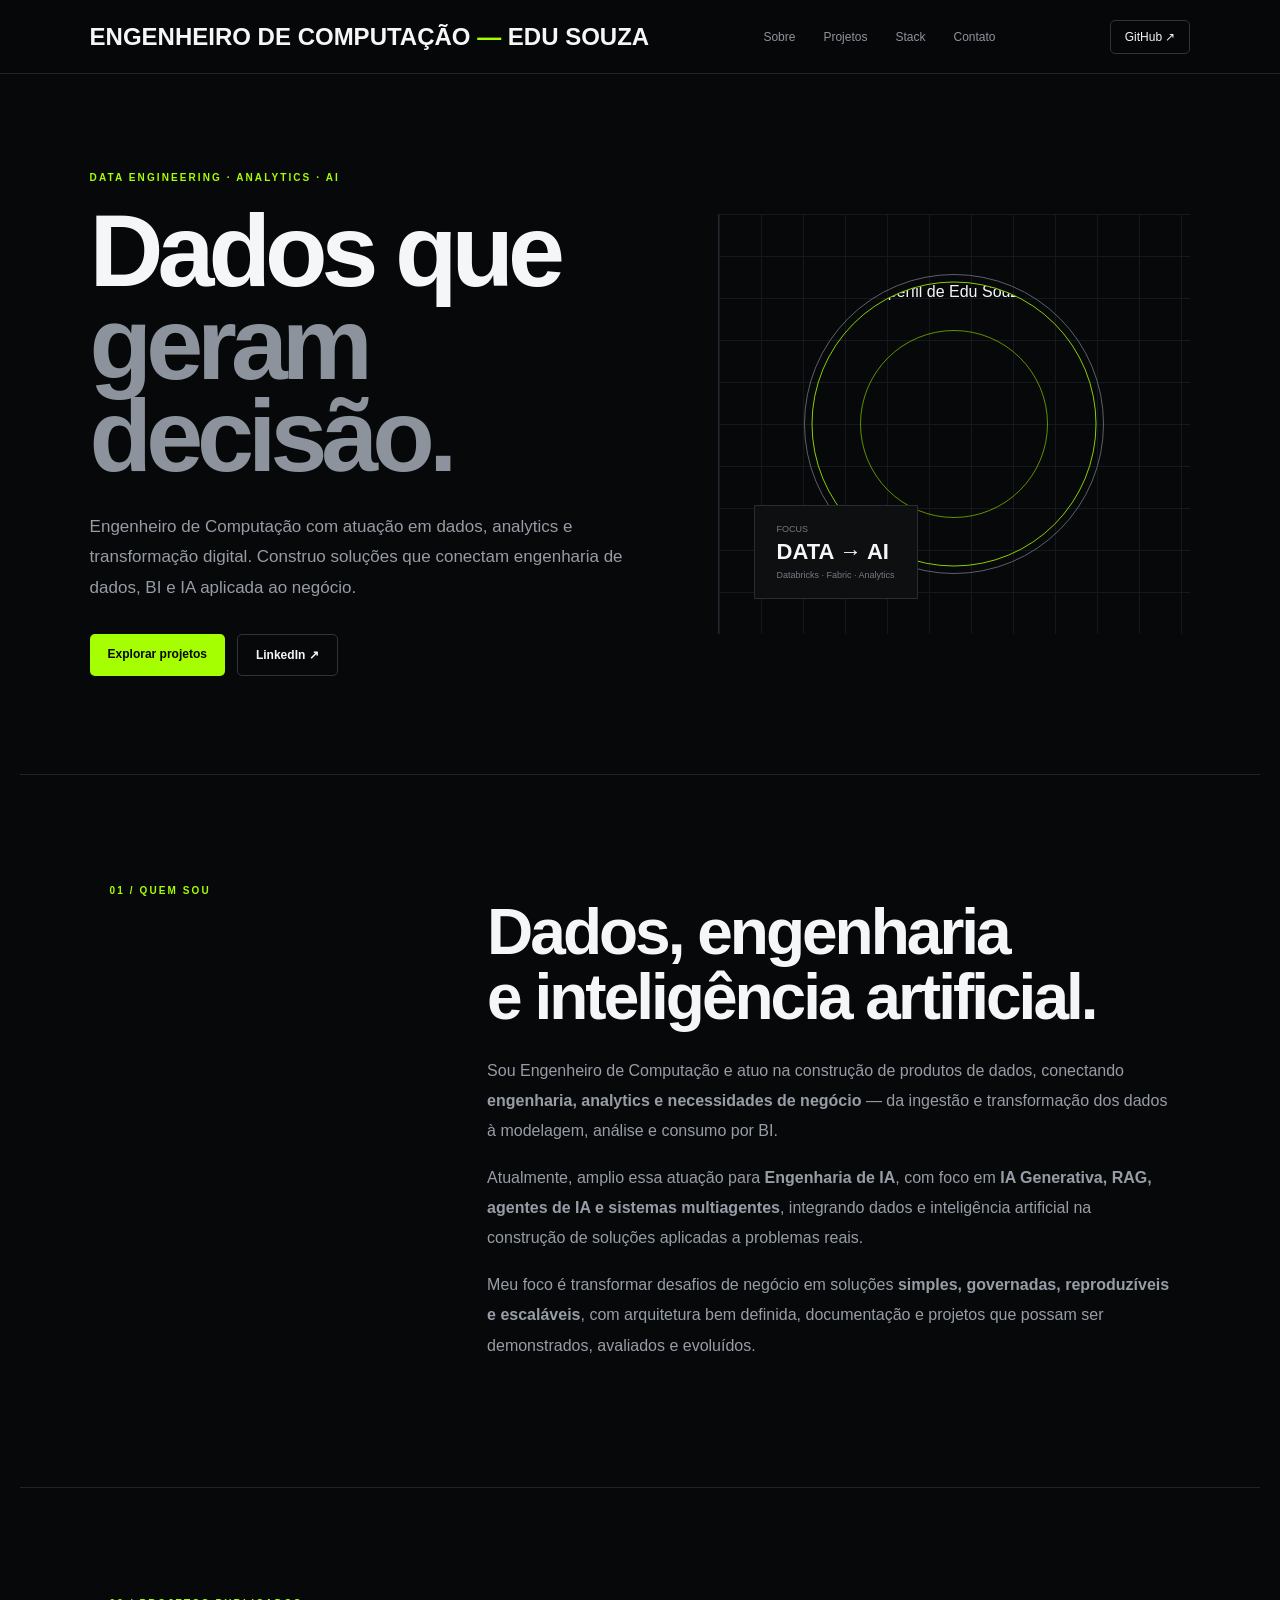
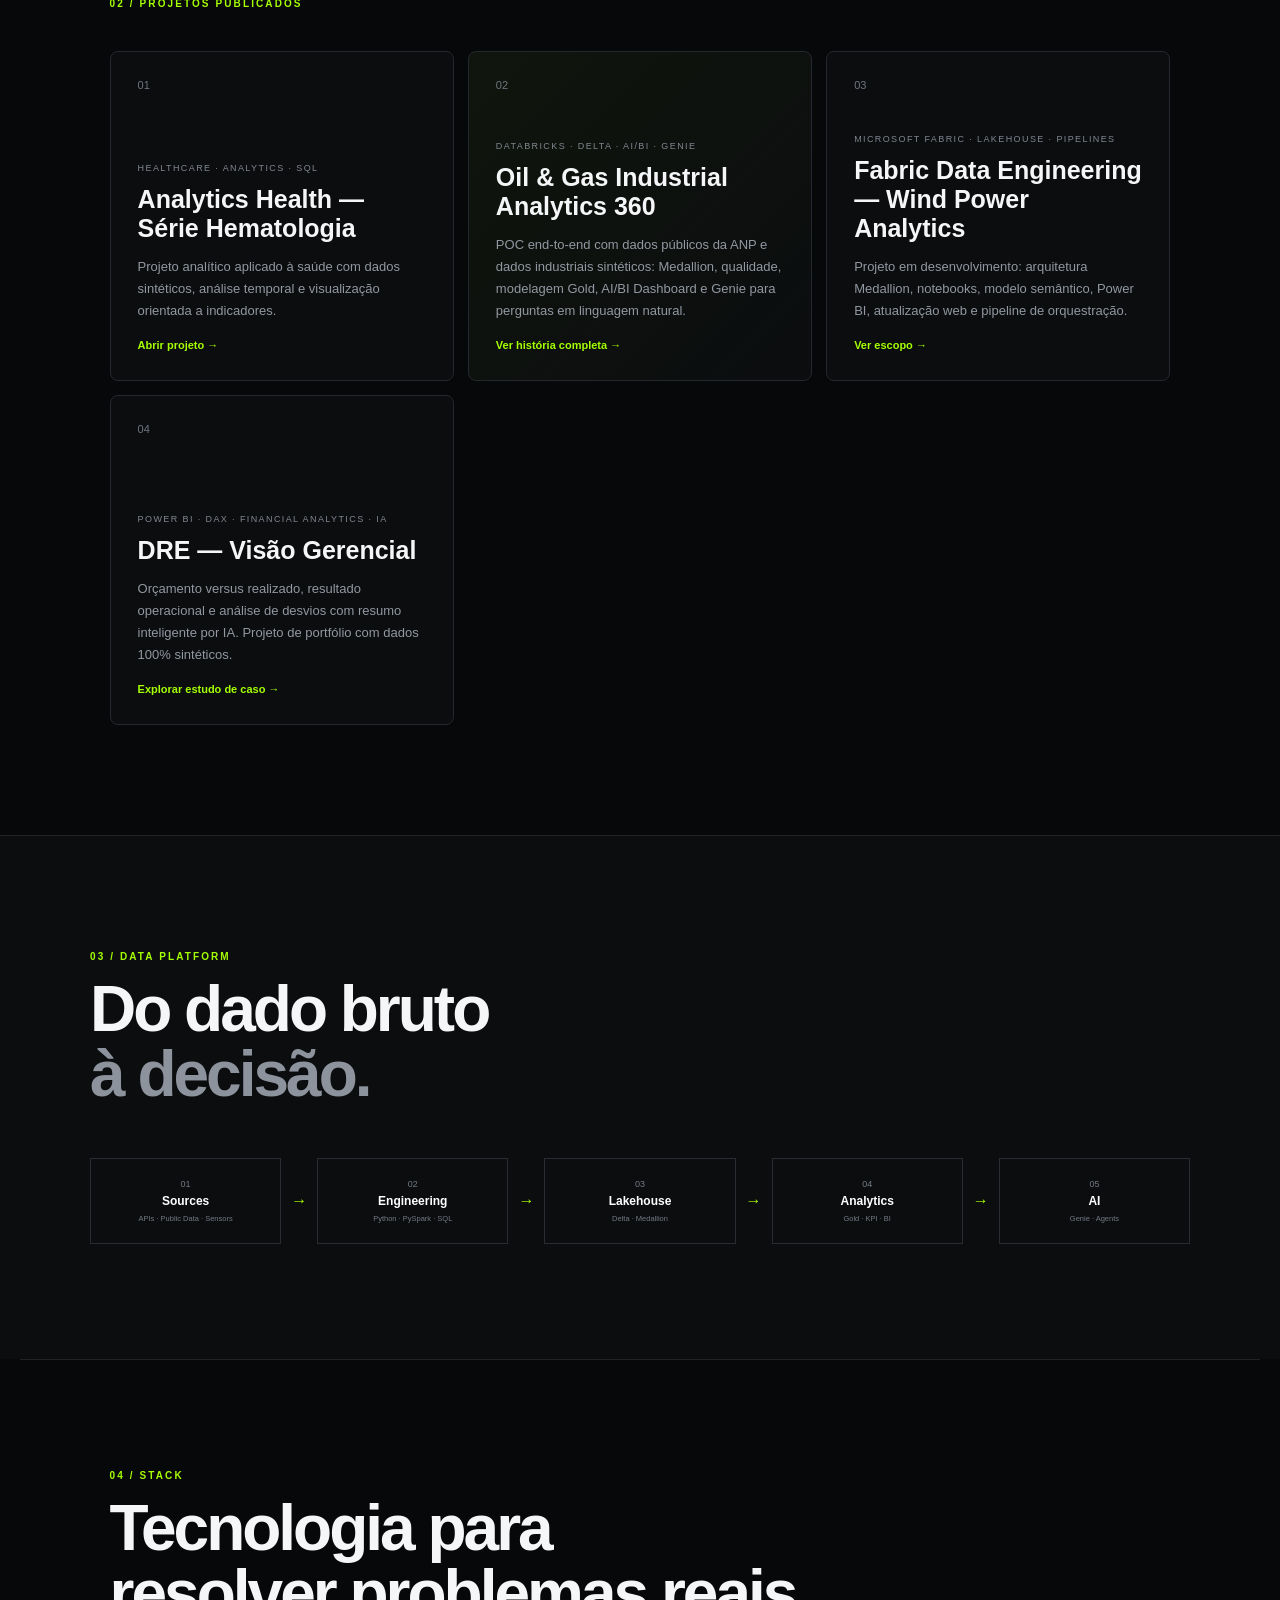
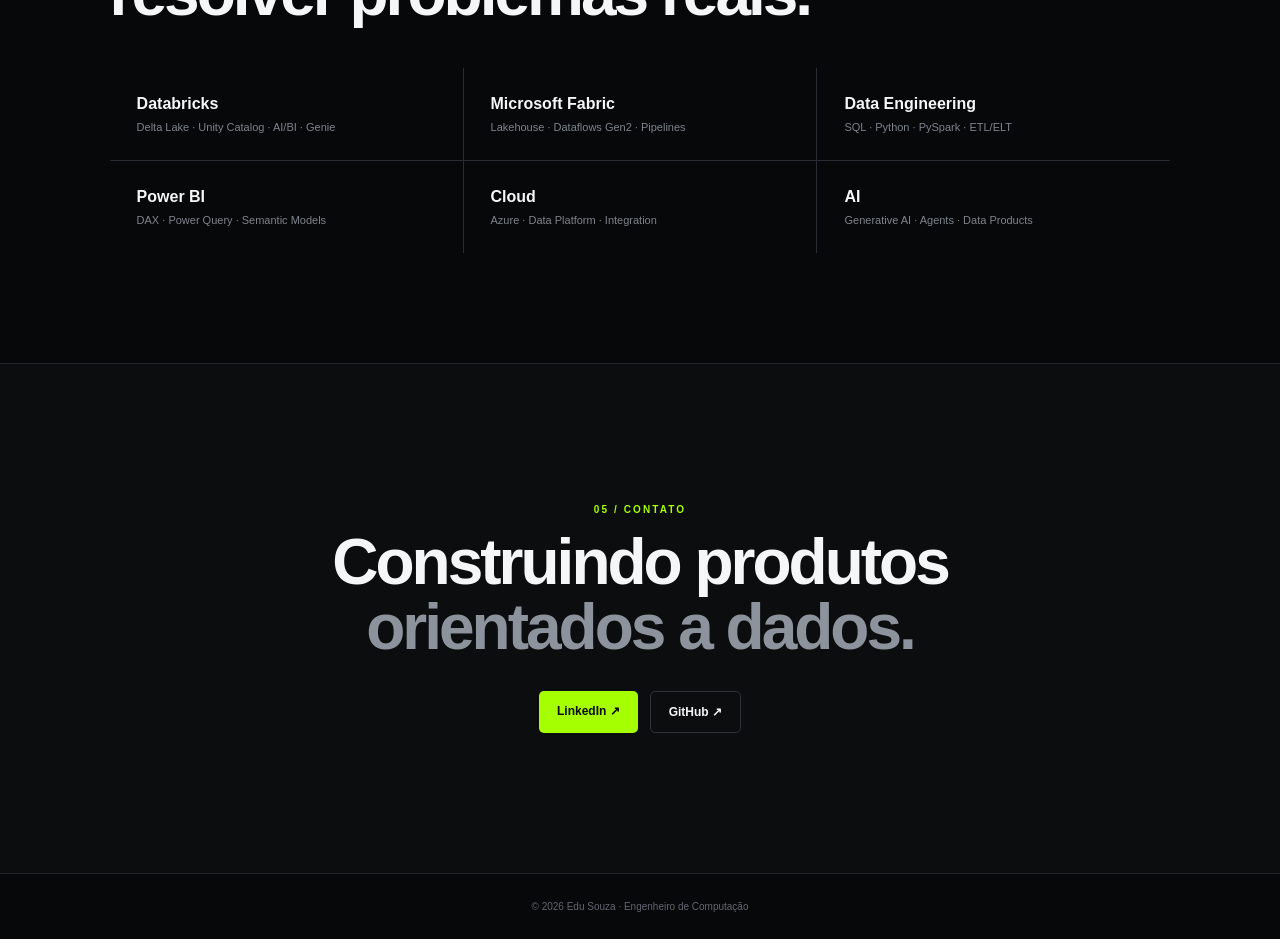
==== commit e60dd425: "fix: mantém card DRE no menu com o padrão original de três colunas" ====
--- a/index.html
+++ b/index.html
@@ -6,7 +6,7 @@
 <title>Edu Souza | Data & Analytics</title>
 <link rel="stylesheet" href="assets/css/style.css">
 <style>
-.cards.two{grid-template-columns:repeat(2,minmax(0,1fr))}.cards.two .card{min-height:330px}.cards.two .featured{grid-column:auto;background:linear-gradient(135deg,#10150d,#0b0d0f)}
+.cards.two{grid-template-columns:repeat(3,minmax(0,1fr))}.cards.two .card{min-height:330px}.cards.two .featured{grid-column:auto;background:linear-gradient(135deg,#10150d,#0b0d0f)}
 @media(max-width:850px){.cards.two{grid-template-columns:1fr}}
 </style>
 </head>
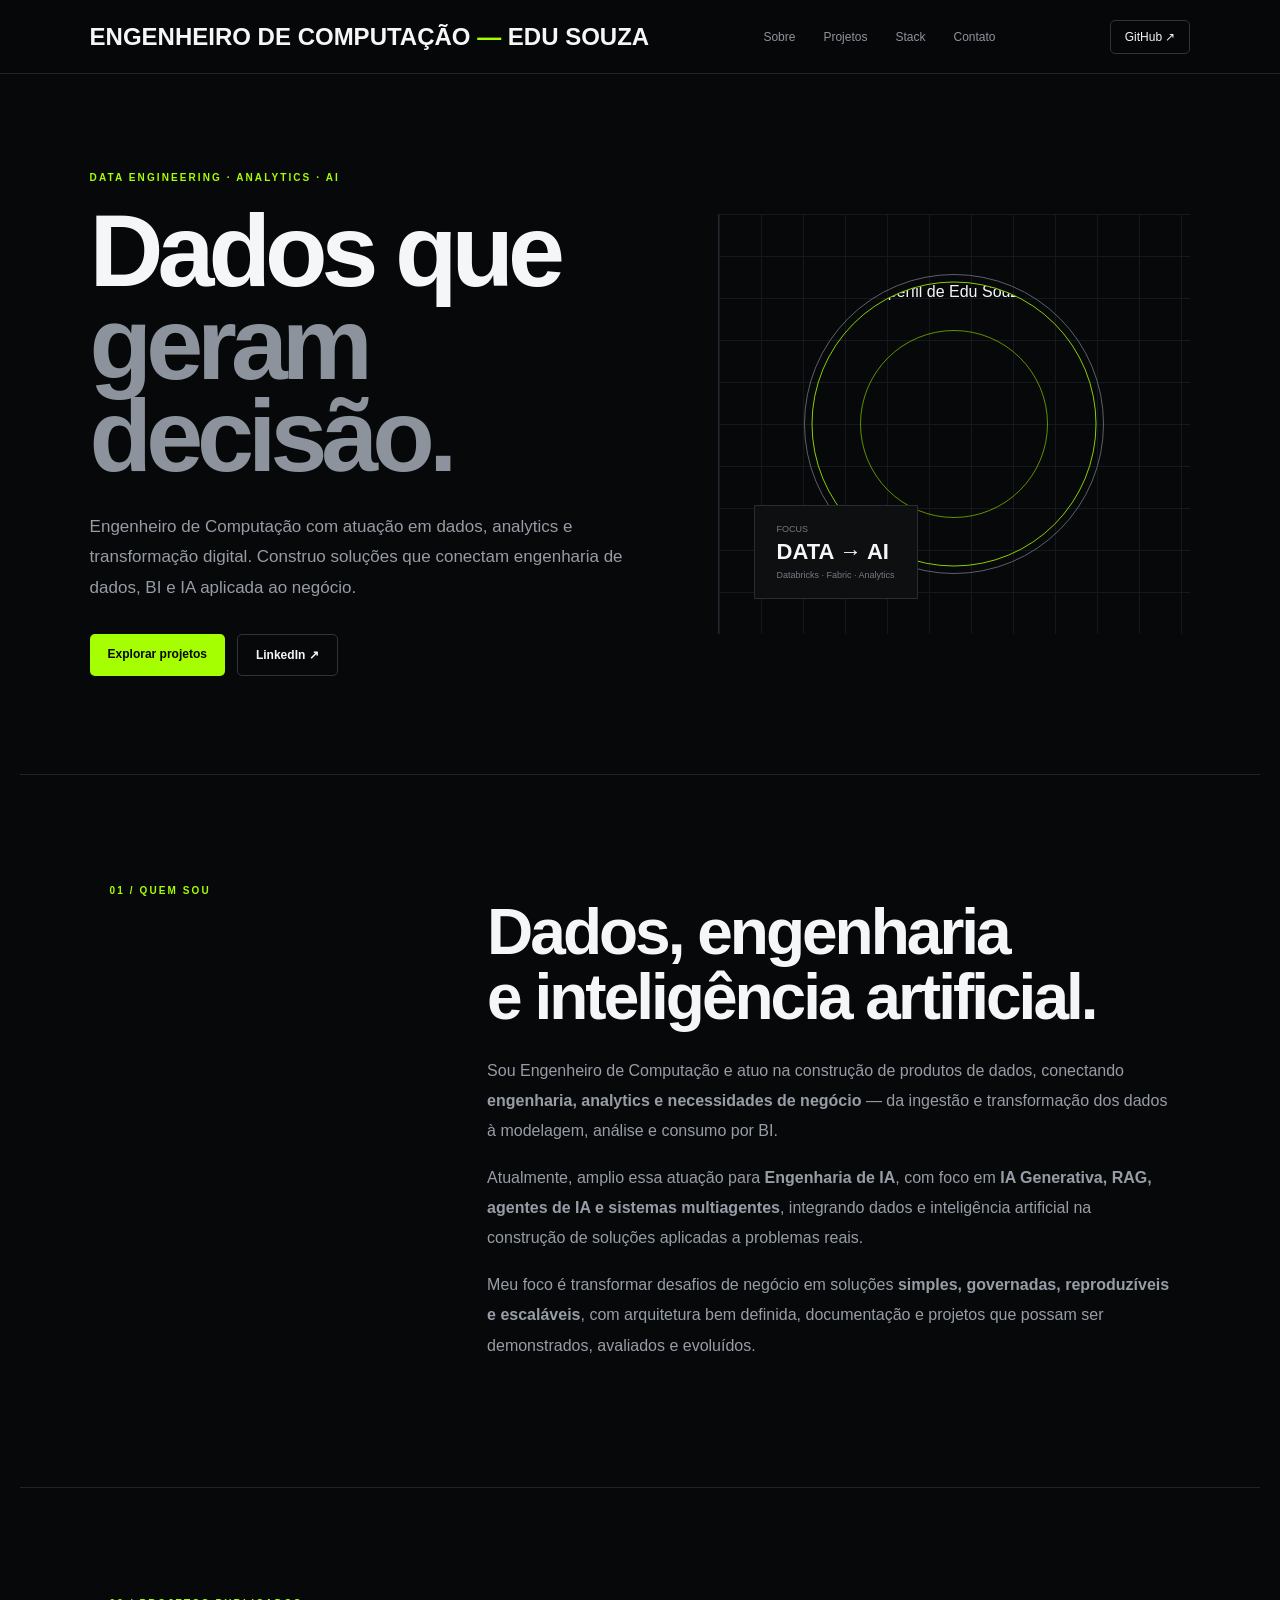
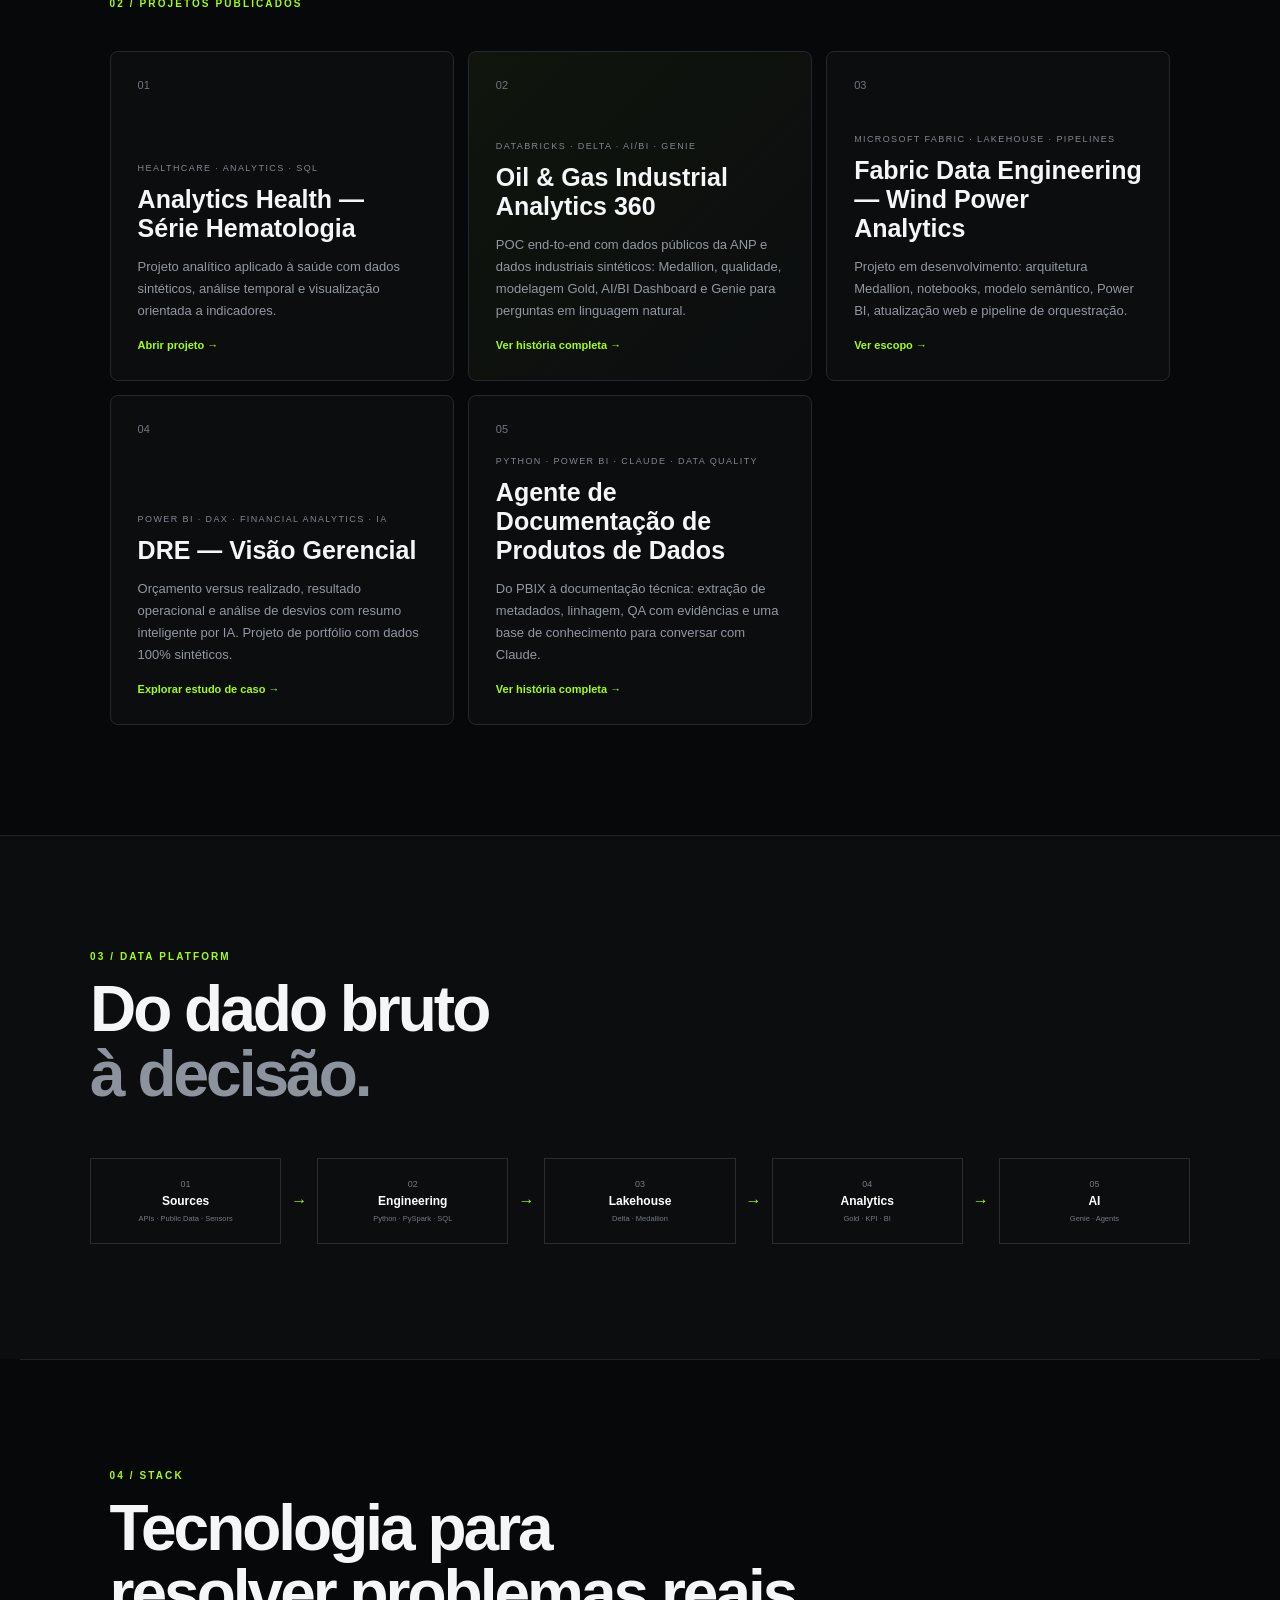
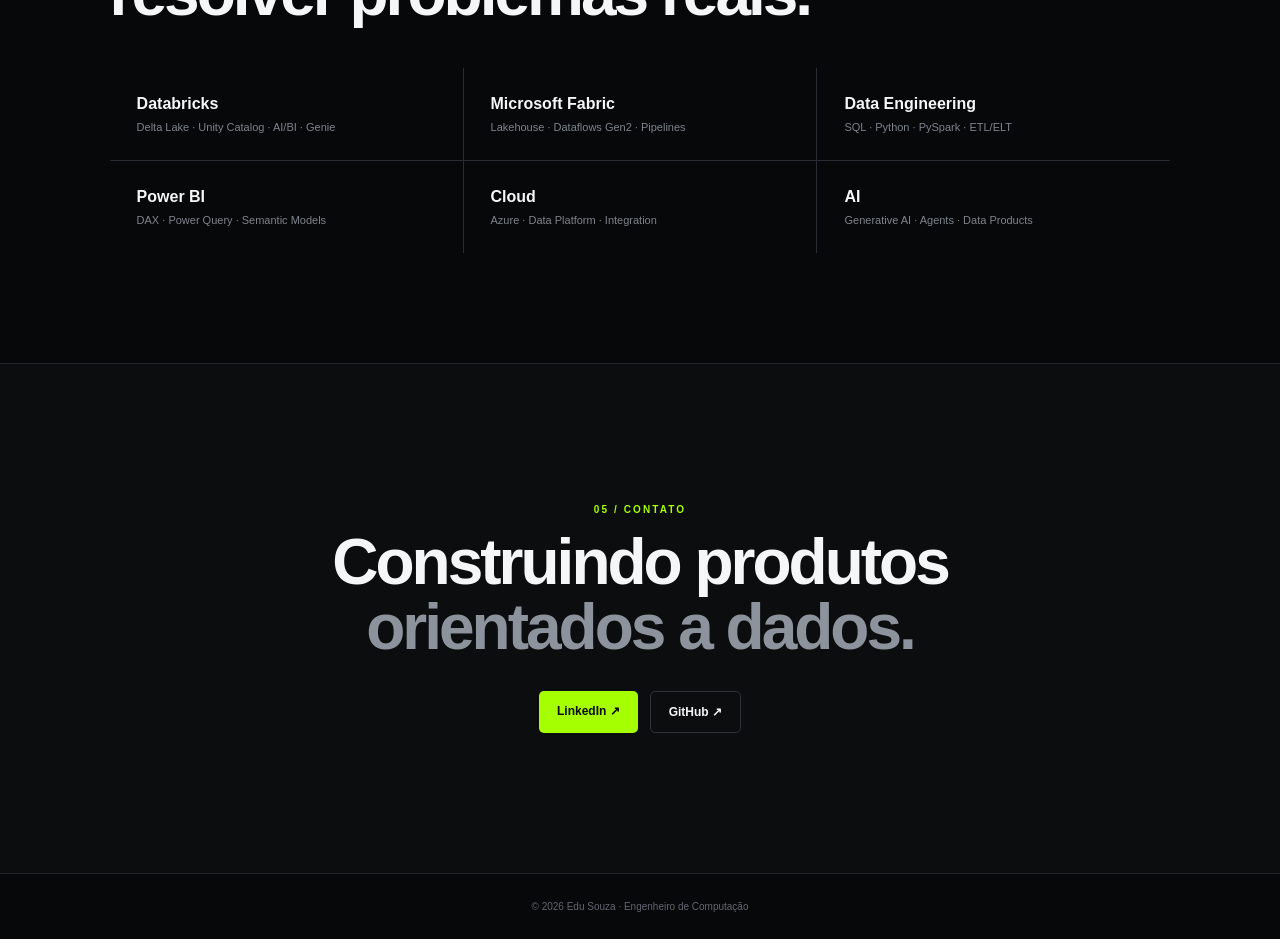
==== commit 7c5e617f: "feat: adiciona case do agente de documentacao com Claude" ====
--- a/index.html
+++ b/index.html
@@ -21,9 +21,10 @@
 
 <a class="card" href="projects/03-fabric-data-engineering/"><span>03</span><div><small>MICROSOFT FABRIC · LAKEHOUSE · PIPELINES</small><h3>Fabric Data Engineering — Wind Power Analytics</h3><p>Projeto em desenvolvimento: arquitetura Medallion, notebooks, modelo semântico, Power BI, atualização web e pipeline de orquestração.</p><b>Ver escopo →</b></div></a>
 <a class="card" href="projects/04-dre-visao-gerencial/"><span>04</span><div><small>POWER BI · DAX · FINANCIAL ANALYTICS · IA</small><h3>DRE — Visão Gerencial</h3><p>Orçamento versus realizado, resultado operacional e análise de desvios com resumo inteligente por IA. Projeto de portfólio com dados 100% sintéticos.</p><b>Explorar estudo de caso →</b></div></a>
+<a class="card" href="projects/05-agente-documentacao-claude/"><span>05</span><div><small>PYTHON · POWER BI · CLAUDE · DATA QUALITY</small><h3>Agente de Documentação de Produtos de Dados</h3><p>Do PBIX à documentação técnica: extração de metadados, linhagem, QA com evidências e uma base de conhecimento para conversar com Claude.</p><b>Ver história completa →</b></div></a>
 </div></section>
 <section class="platform"><div class="inner"><div class="tag">03 / DATA PLATFORM</div><h2>Do dado bruto<br><em>à decisão.</em></h2><div class="flow"><div>01<strong>Sources</strong><small>APIs · Public Data · Sensors</small></div><i>→</i><div>02<strong>Engineering</strong><small>Python · PySpark · SQL</small></div><i>→</i><div>03<strong>Lakehouse</strong><small>Delta · Medallion</small></div><i>→</i><div>04<strong>Analytics</strong><small>Gold · KPI · BI</small></div><i>→</i><div>05<strong>AI</strong><small>Genie · Agents</small></div></div></div></section>
 <section id="stack" class="section"><div class="tag">04 / STACK</div><h2>Tecnologia para<br>resolver problemas reais.</h2><div class="stack"><div><b>Databricks</b><span>Delta Lake · Unity Catalog · AI/BI · Genie</span></div><div><b>Microsoft Fabric</b><span>Lakehouse · Dataflows Gen2 · Pipelines</span></div><div><b>Data Engineering</b><span>SQL · Python · PySpark · ETL/ELT</span></div><div><b>Power BI</b><span>DAX · Power Query · Semantic Models</span></div><div><b>Cloud</b><span>Azure · Data Platform · Integration</span></div><div><b>AI</b><span>Generative AI · Agents · Data Products</span></div></div></section>
 <section id="contato" class="contact"><div class="tag">05 / CONTATO</div><h2>Construindo produtos<br><em>orientados a dados.</em></h2><div class="actions"><a class="primary" href="https://www.linkedin.com/in/edusouzaengcomp/" target="_blank">LinkedIn ↗</a><a class="secondary" href="https://github.com/edusouzaengcomp" target="_blank">GitHub ↗</a></div></section>
 </main><footer>© 2026 Edu Souza · Engenheiro de Computação</footer>
-</body></html>+</body></html>
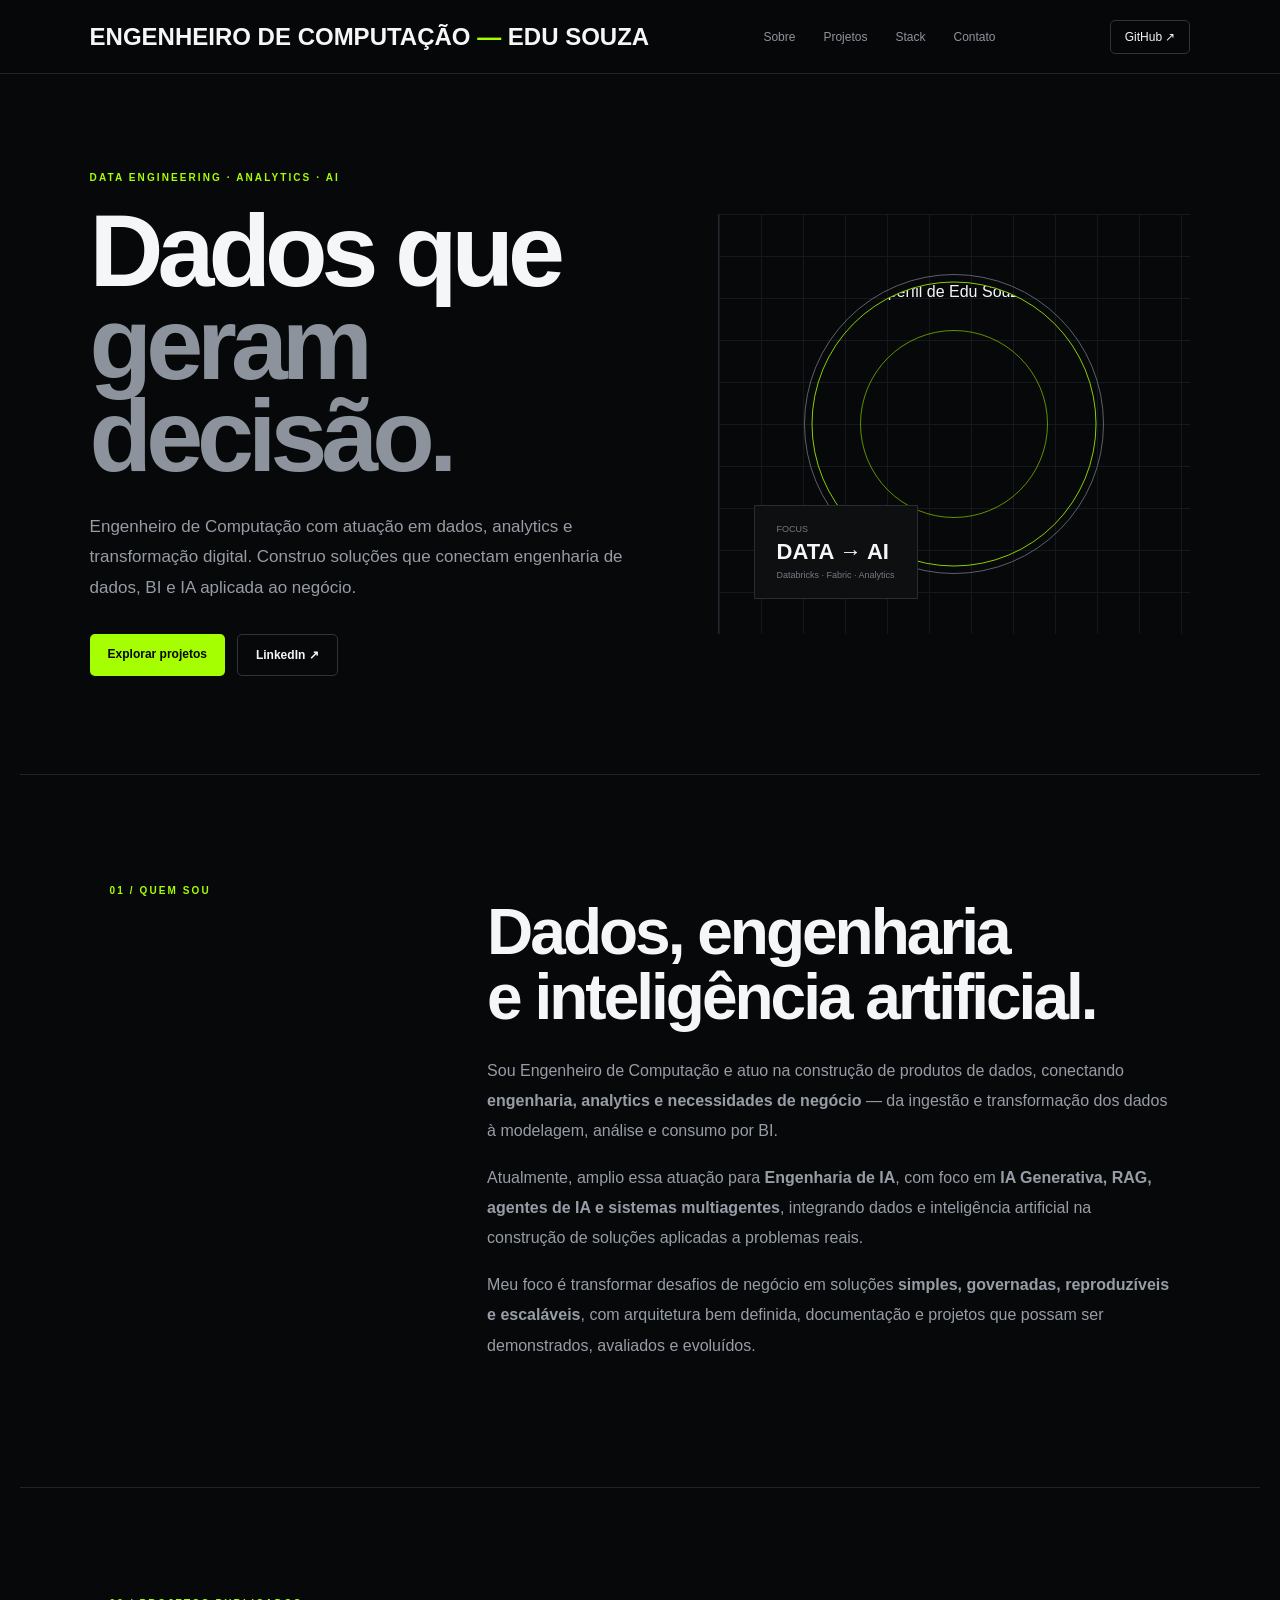
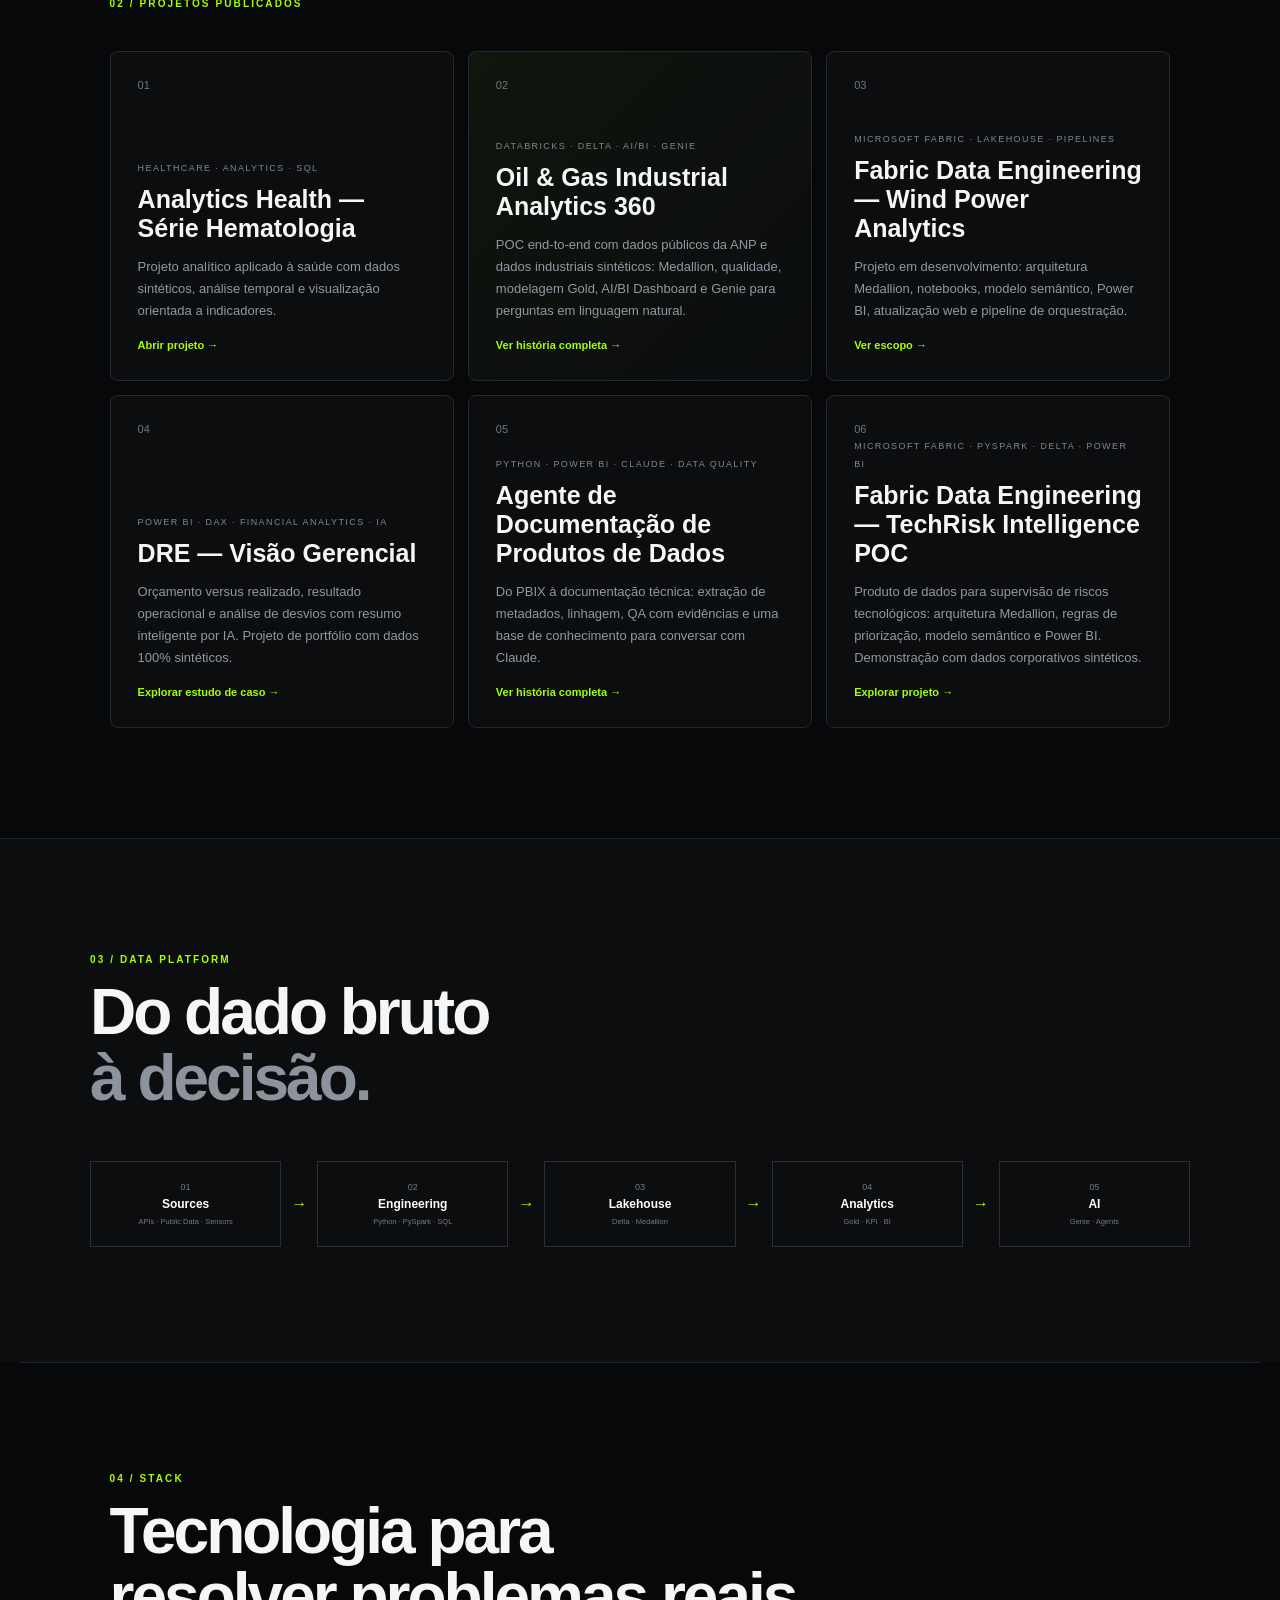
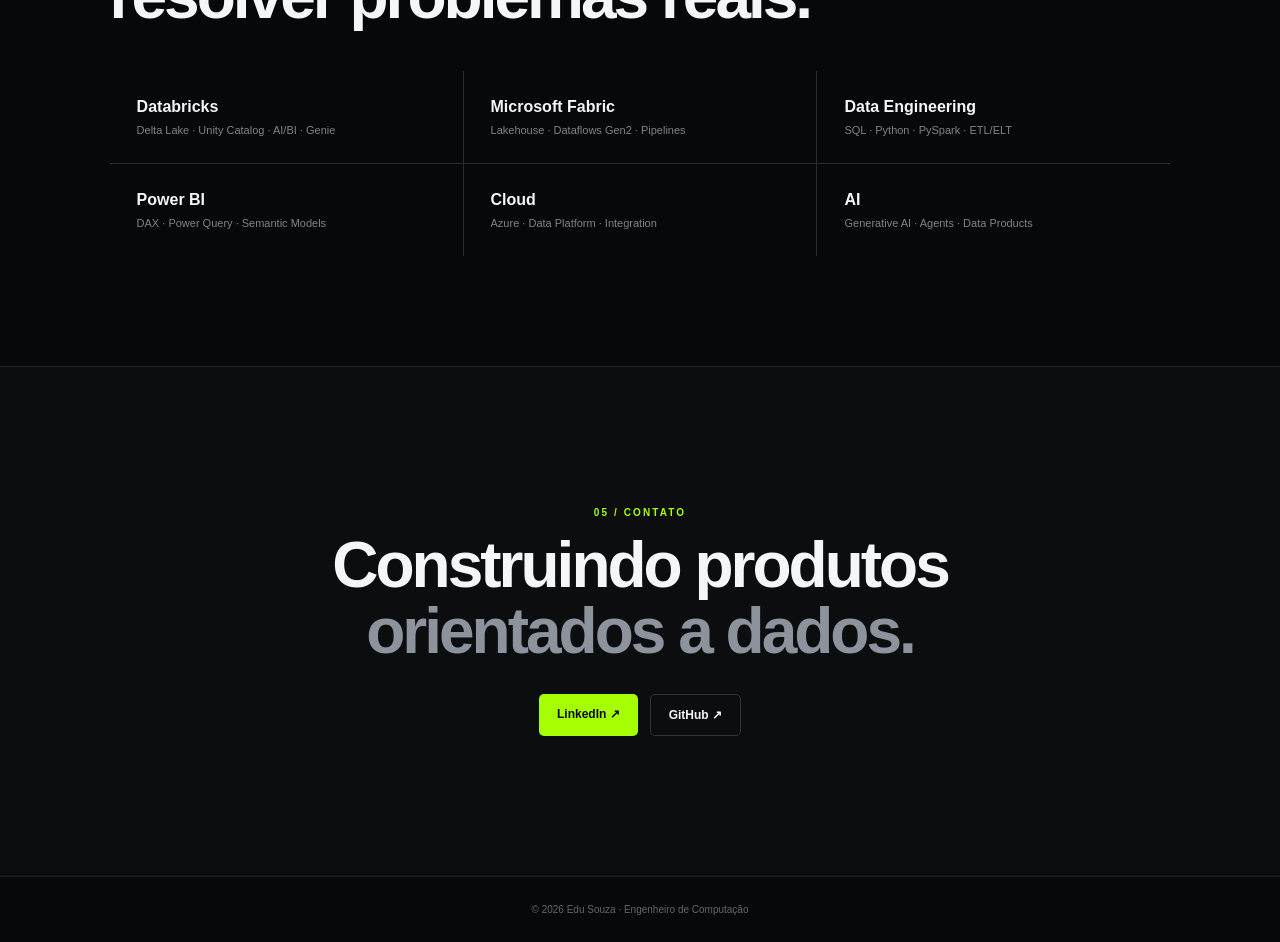
==== commit 19d98678: "feat: adiciona case Fabric Data Engineering TechRisk Intelligence POC" ====
--- a/index.html
+++ b/index.html
@@ -22,6 +22,7 @@
 <a class="card" href="projects/03-fabric-data-engineering/"><span>03</span><div><small>MICROSOFT FABRIC · LAKEHOUSE · PIPELINES</small><h3>Fabric Data Engineering — Wind Power Analytics</h3><p>Projeto em desenvolvimento: arquitetura Medallion, notebooks, modelo semântico, Power BI, atualização web e pipeline de orquestração.</p><b>Ver escopo →</b></div></a>
 <a class="card" href="projects/04-dre-visao-gerencial/"><span>04</span><div><small>POWER BI · DAX · FINANCIAL ANALYTICS · IA</small><h3>DRE — Visão Gerencial</h3><p>Orçamento versus realizado, resultado operacional e análise de desvios com resumo inteligente por IA. Projeto de portfólio com dados 100% sintéticos.</p><b>Explorar estudo de caso →</b></div></a>
 <a class="card" href="projects/05-agente-documentacao-claude/"><span>05</span><div><small>PYTHON · POWER BI · CLAUDE · DATA QUALITY</small><h3>Agente de Documentação de Produtos de Dados</h3><p>Do PBIX à documentação técnica: extração de metadados, linhagem, QA com evidências e uma base de conhecimento para conversar com Claude.</p><b>Ver história completa →</b></div></a>
+<a class="card" href="projects/06-fabric-techrisk-intelligence/"><span>06</span><div><small>MICROSOFT FABRIC · PYSPARK · DELTA · POWER BI</small><h3>Fabric Data Engineering — TechRisk Intelligence POC</h3><p>Produto de dados para supervisão de riscos tecnológicos: arquitetura Medallion, regras de priorização, modelo semântico e Power BI. Demonstração com dados corporativos sintéticos.</p><b>Explorar projeto →</b></div></a>
 </div></section>
 <section class="platform"><div class="inner"><div class="tag">03 / DATA PLATFORM</div><h2>Do dado bruto<br><em>à decisão.</em></h2><div class="flow"><div>01<strong>Sources</strong><small>APIs · Public Data · Sensors</small></div><i>→</i><div>02<strong>Engineering</strong><small>Python · PySpark · SQL</small></div><i>→</i><div>03<strong>Lakehouse</strong><small>Delta · Medallion</small></div><i>→</i><div>04<strong>Analytics</strong><small>Gold · KPI · BI</small></div><i>→</i><div>05<strong>AI</strong><small>Genie · Agents</small></div></div></div></section>
 <section id="stack" class="section"><div class="tag">04 / STACK</div><h2>Tecnologia para<br>resolver problemas reais.</h2><div class="stack"><div><b>Databricks</b><span>Delta Lake · Unity Catalog · AI/BI · Genie</span></div><div><b>Microsoft Fabric</b><span>Lakehouse · Dataflows Gen2 · Pipelines</span></div><div><b>Data Engineering</b><span>SQL · Python · PySpark · ETL/ELT</span></div><div><b>Power BI</b><span>DAX · Power Query · Semantic Models</span></div><div><b>Cloud</b><span>Azure · Data Platform · Integration</span></div><div><b>AI</b><span>Generative AI · Agents · Data Products</span></div></div></section>
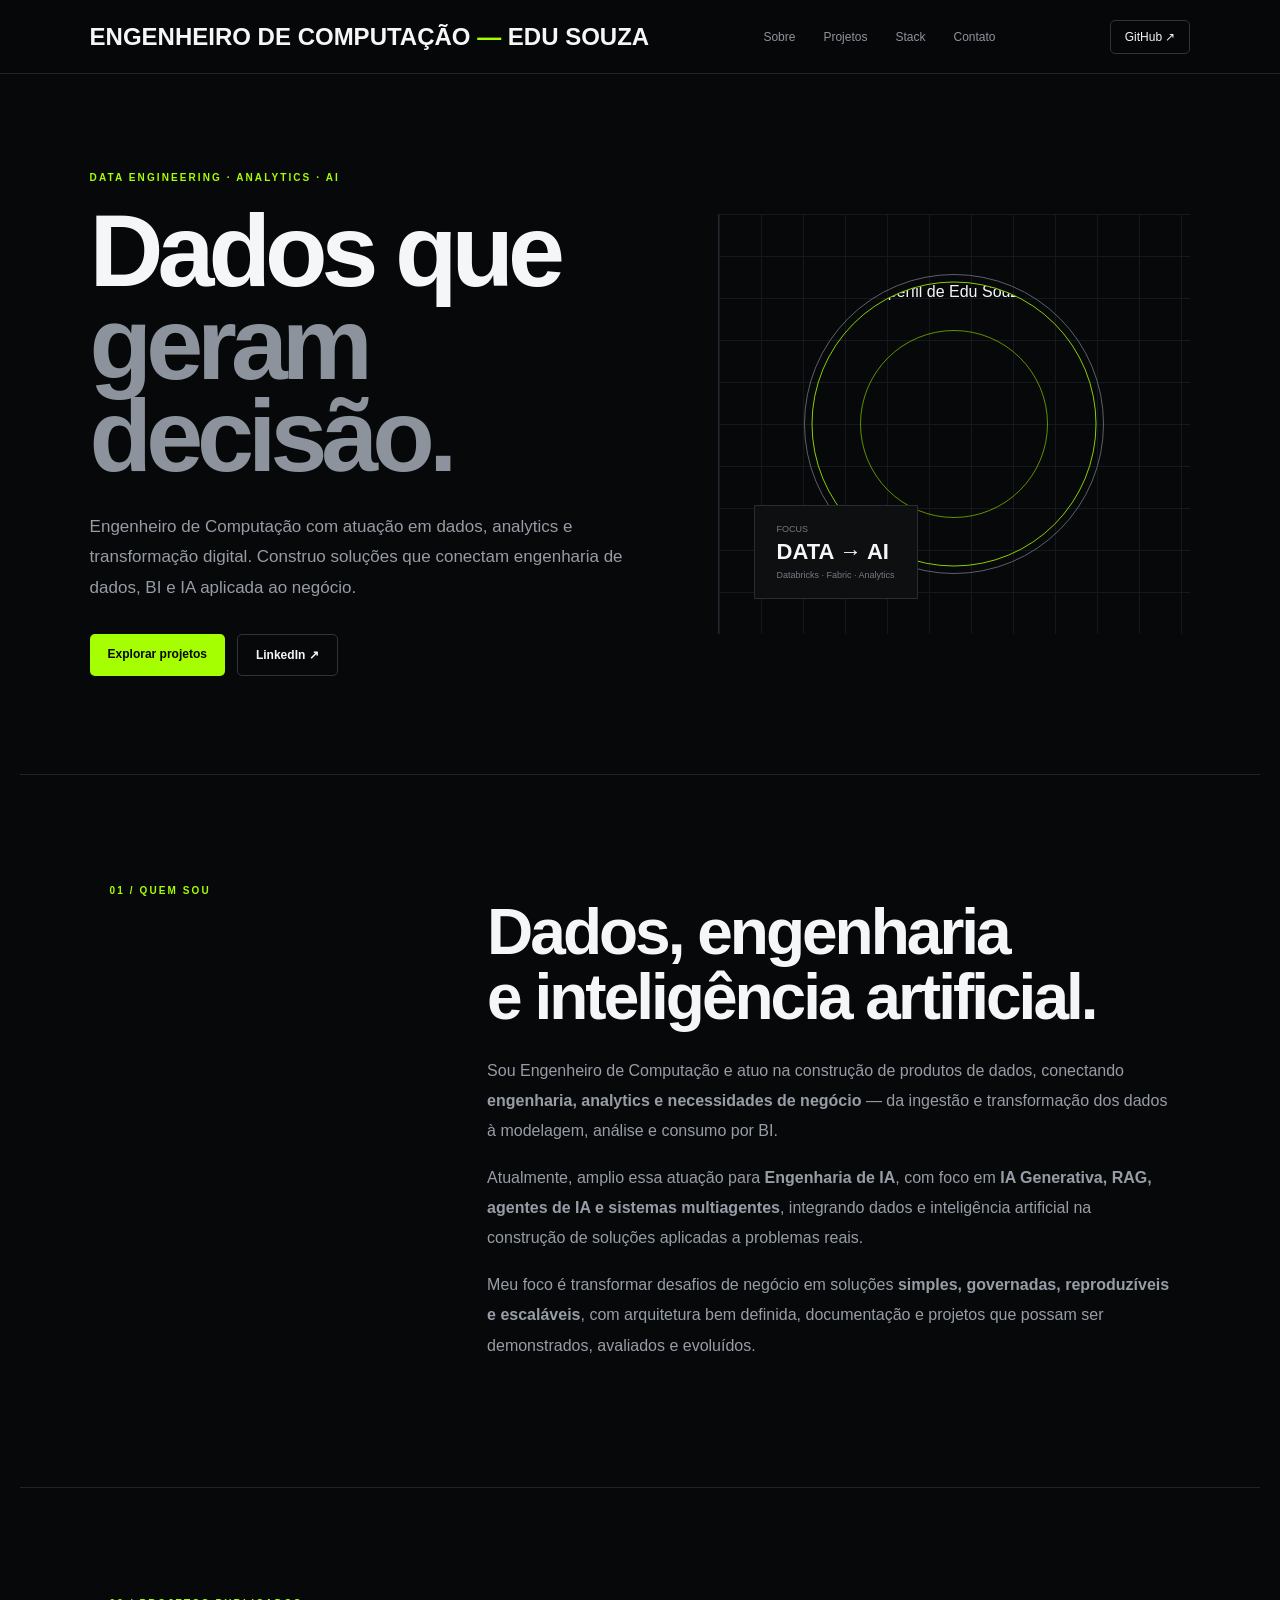
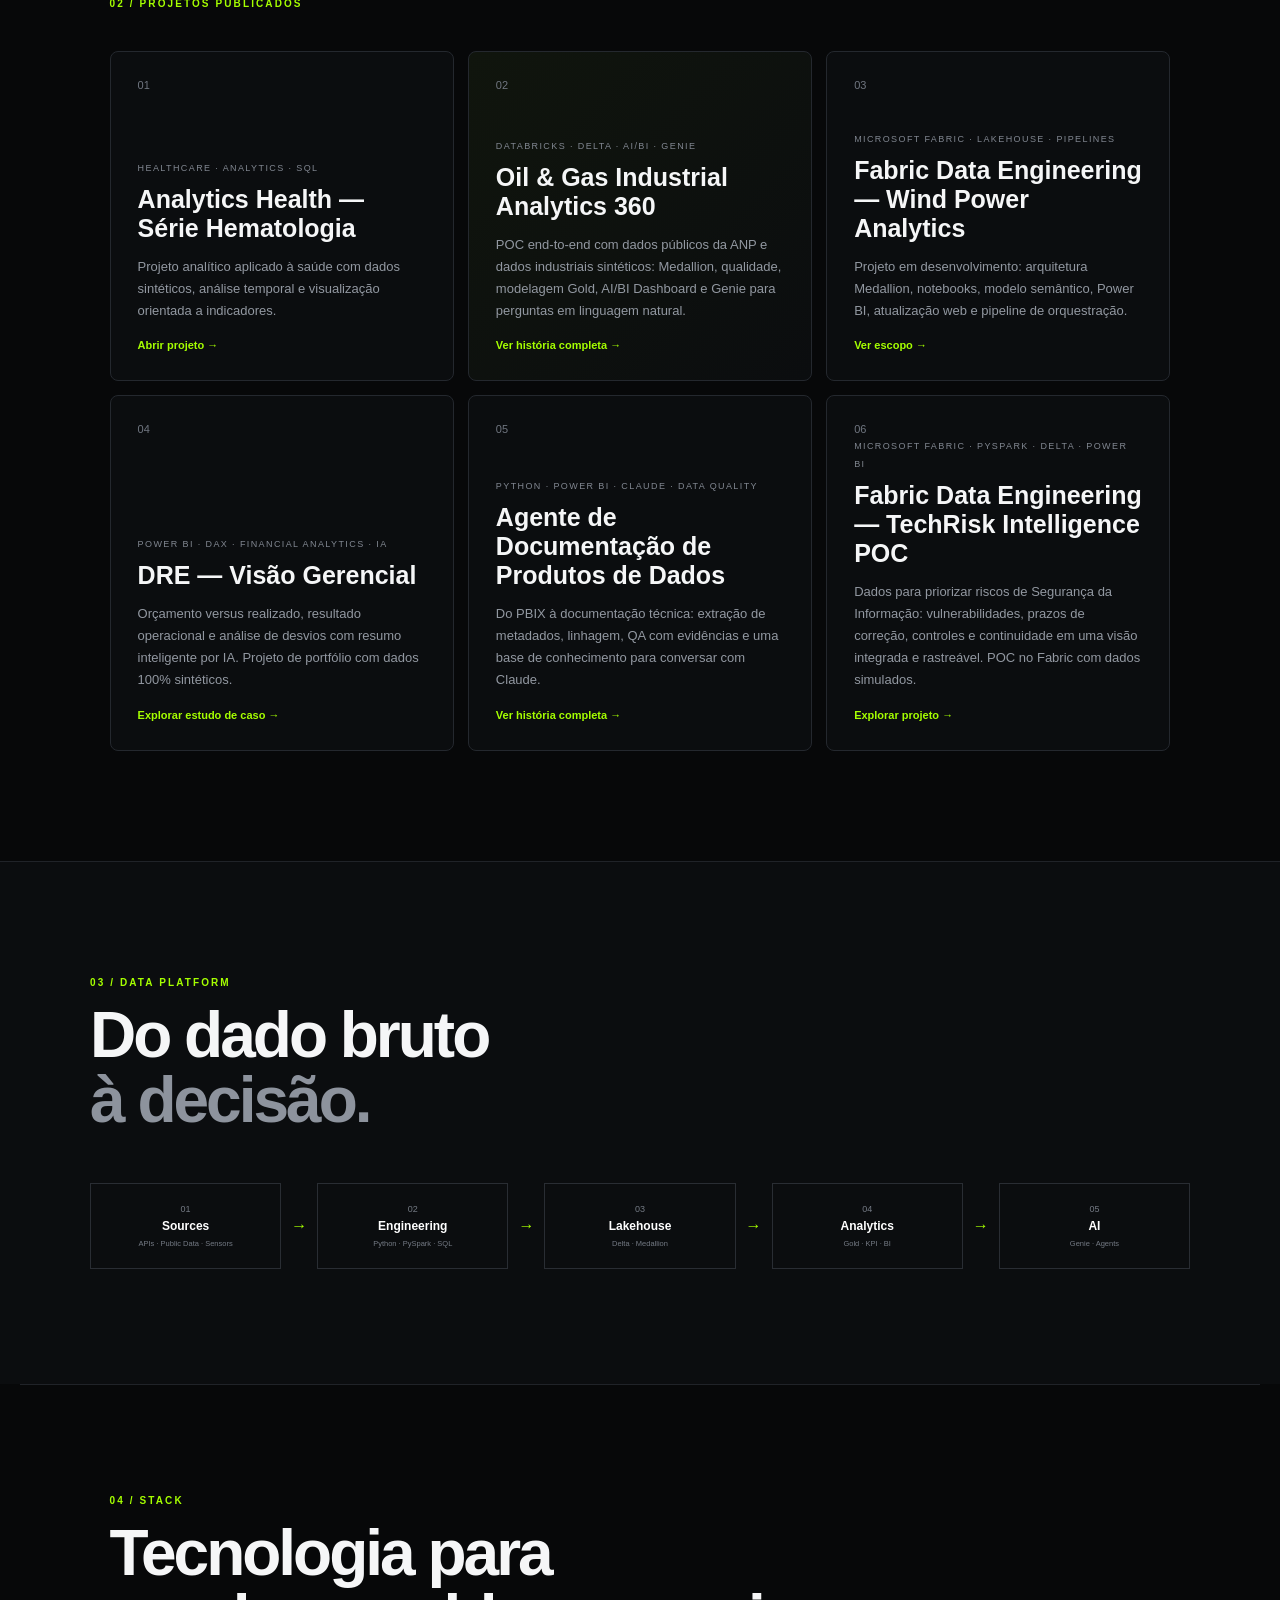
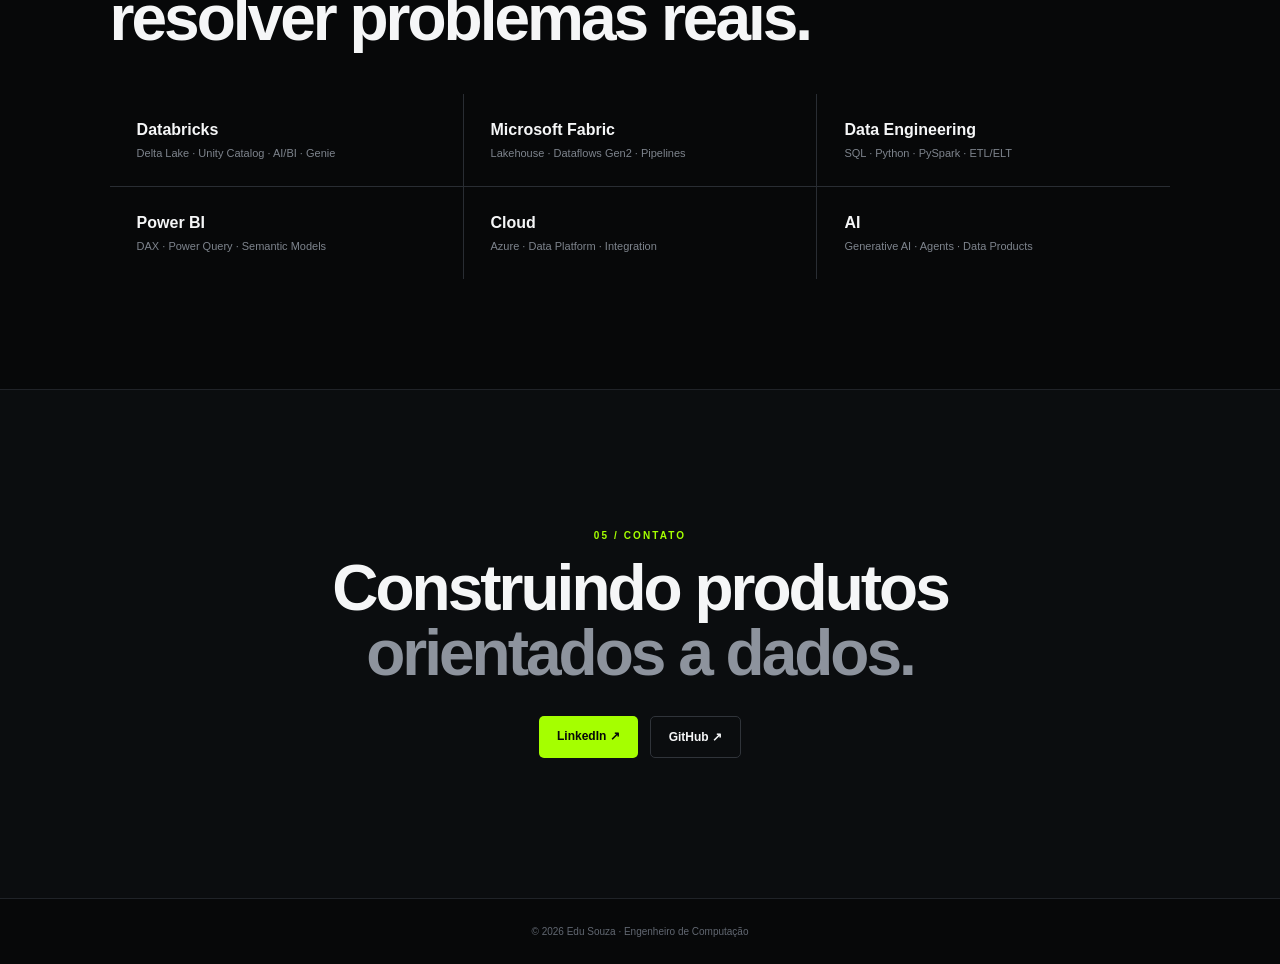
==== commit 85a9d649: "fix: alinha card TechRisk ao posicionamento de Segurança da Informação" ====
--- a/index.html
+++ b/index.html
@@ -22,7 +22,7 @@
 <a class="card" href="projects/03-fabric-data-engineering/"><span>03</span><div><small>MICROSOFT FABRIC · LAKEHOUSE · PIPELINES</small><h3>Fabric Data Engineering — Wind Power Analytics</h3><p>Projeto em desenvolvimento: arquitetura Medallion, notebooks, modelo semântico, Power BI, atualização web e pipeline de orquestração.</p><b>Ver escopo →</b></div></a>
 <a class="card" href="projects/04-dre-visao-gerencial/"><span>04</span><div><small>POWER BI · DAX · FINANCIAL ANALYTICS · IA</small><h3>DRE — Visão Gerencial</h3><p>Orçamento versus realizado, resultado operacional e análise de desvios com resumo inteligente por IA. Projeto de portfólio com dados 100% sintéticos.</p><b>Explorar estudo de caso →</b></div></a>
 <a class="card" href="projects/05-agente-documentacao-claude/"><span>05</span><div><small>PYTHON · POWER BI · CLAUDE · DATA QUALITY</small><h3>Agente de Documentação de Produtos de Dados</h3><p>Do PBIX à documentação técnica: extração de metadados, linhagem, QA com evidências e uma base de conhecimento para conversar com Claude.</p><b>Ver história completa →</b></div></a>
-<a class="card" href="projects/06-fabric-techrisk-intelligence/"><span>06</span><div><small>MICROSOFT FABRIC · PYSPARK · DELTA · POWER BI</small><h3>Fabric Data Engineering — TechRisk Intelligence POC</h3><p>Produto de dados para supervisão de riscos tecnológicos: arquitetura Medallion, regras de priorização, modelo semântico e Power BI. Demonstração com dados corporativos sintéticos.</p><b>Explorar projeto →</b></div></a>
+<a class="card" href="projects/06-fabric-techrisk-intelligence/"><span>06</span><div><small>MICROSOFT FABRIC · PYSPARK · DELTA · POWER BI</small><h3>Fabric Data Engineering — TechRisk Intelligence POC</h3><p>Dados para priorizar riscos de Segurança da Informação: vulnerabilidades, prazos de correção, controles e continuidade em uma visão integrada e rastreável. POC no Fabric com dados simulados.</p><b>Explorar projeto →</b></div></a>
 </div></section>
 <section class="platform"><div class="inner"><div class="tag">03 / DATA PLATFORM</div><h2>Do dado bruto<br><em>à decisão.</em></h2><div class="flow"><div>01<strong>Sources</strong><small>APIs · Public Data · Sensors</small></div><i>→</i><div>02<strong>Engineering</strong><small>Python · PySpark · SQL</small></div><i>→</i><div>03<strong>Lakehouse</strong><small>Delta · Medallion</small></div><i>→</i><div>04<strong>Analytics</strong><small>Gold · KPI · BI</small></div><i>→</i><div>05<strong>AI</strong><small>Genie · Agents</small></div></div></div></section>
 <section id="stack" class="section"><div class="tag">04 / STACK</div><h2>Tecnologia para<br>resolver problemas reais.</h2><div class="stack"><div><b>Databricks</b><span>Delta Lake · Unity Catalog · AI/BI · Genie</span></div><div><b>Microsoft Fabric</b><span>Lakehouse · Dataflows Gen2 · Pipelines</span></div><div><b>Data Engineering</b><span>SQL · Python · PySpark · ETL/ELT</span></div><div><b>Power BI</b><span>DAX · Power Query · Semantic Models</span></div><div><b>Cloud</b><span>Azure · Data Platform · Integration</span></div><div><b>AI</b><span>Generative AI · Agents · Data Products</span></div></div></section>
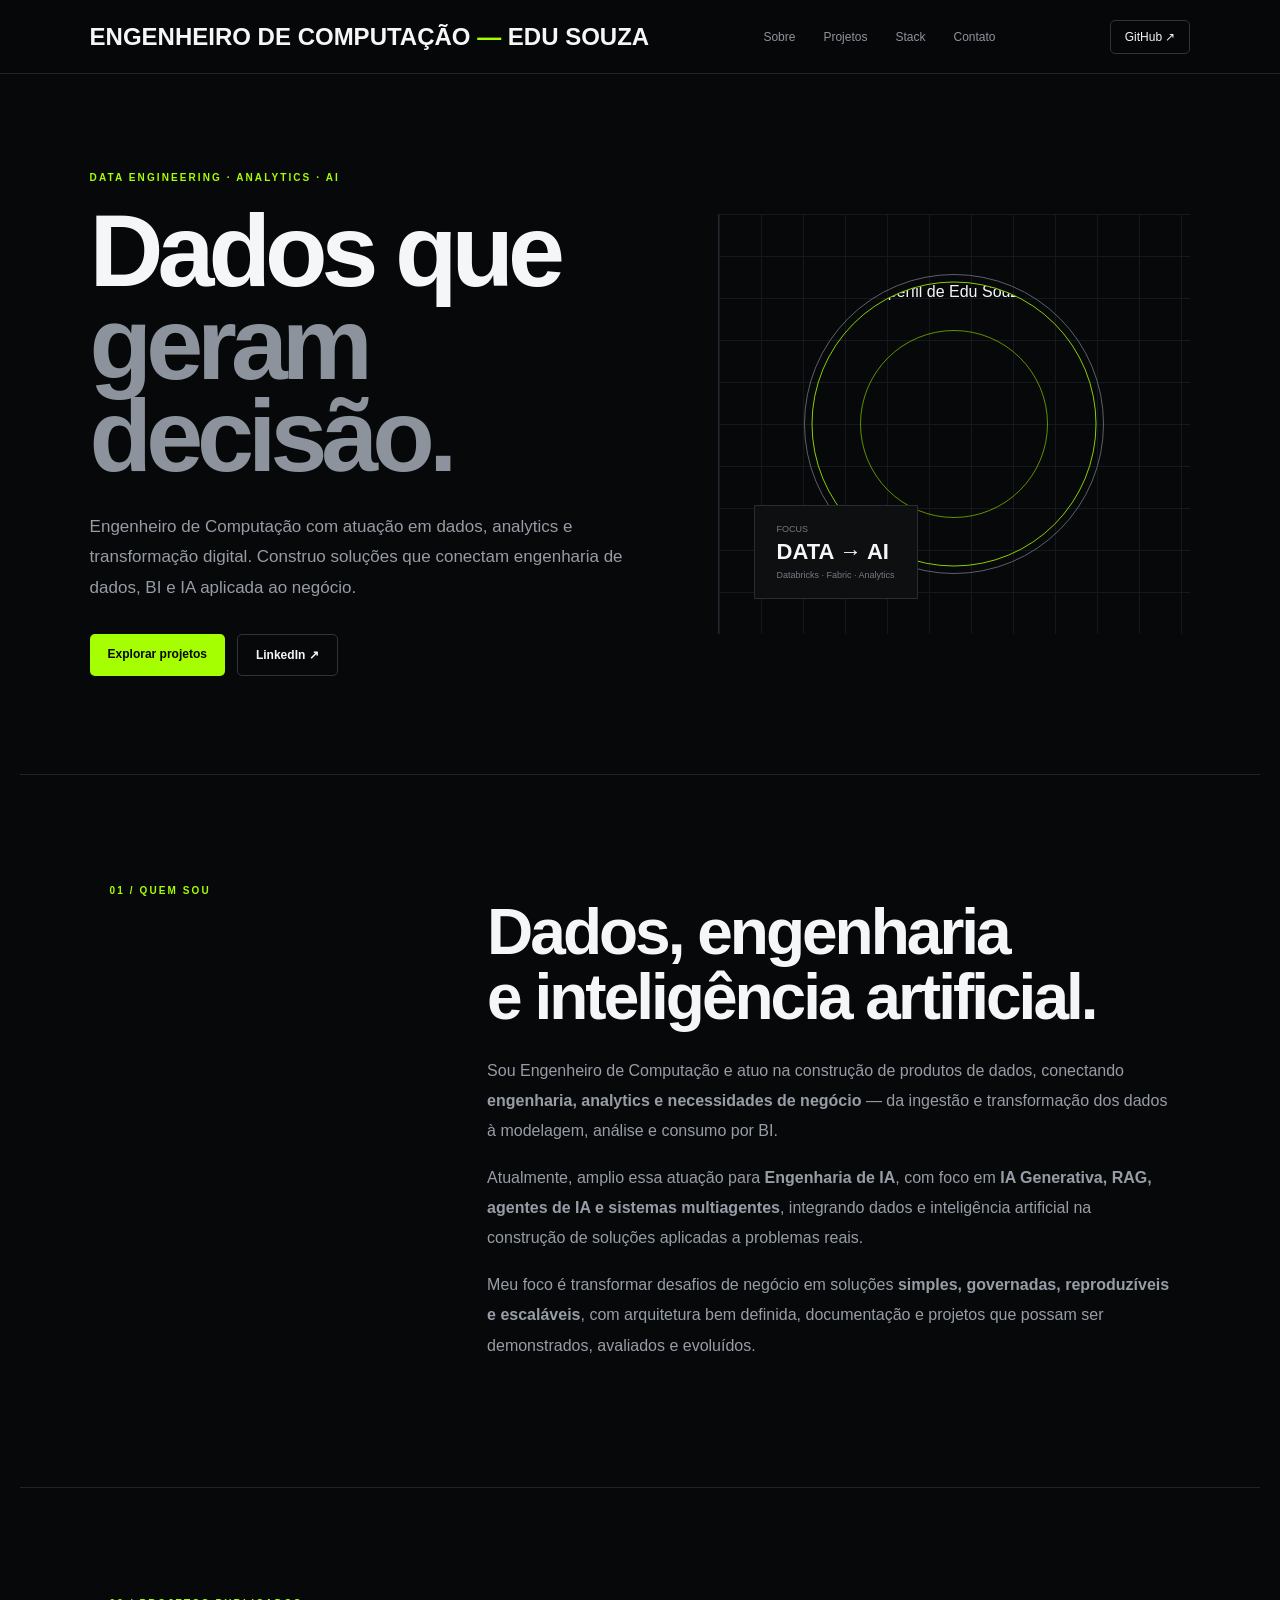
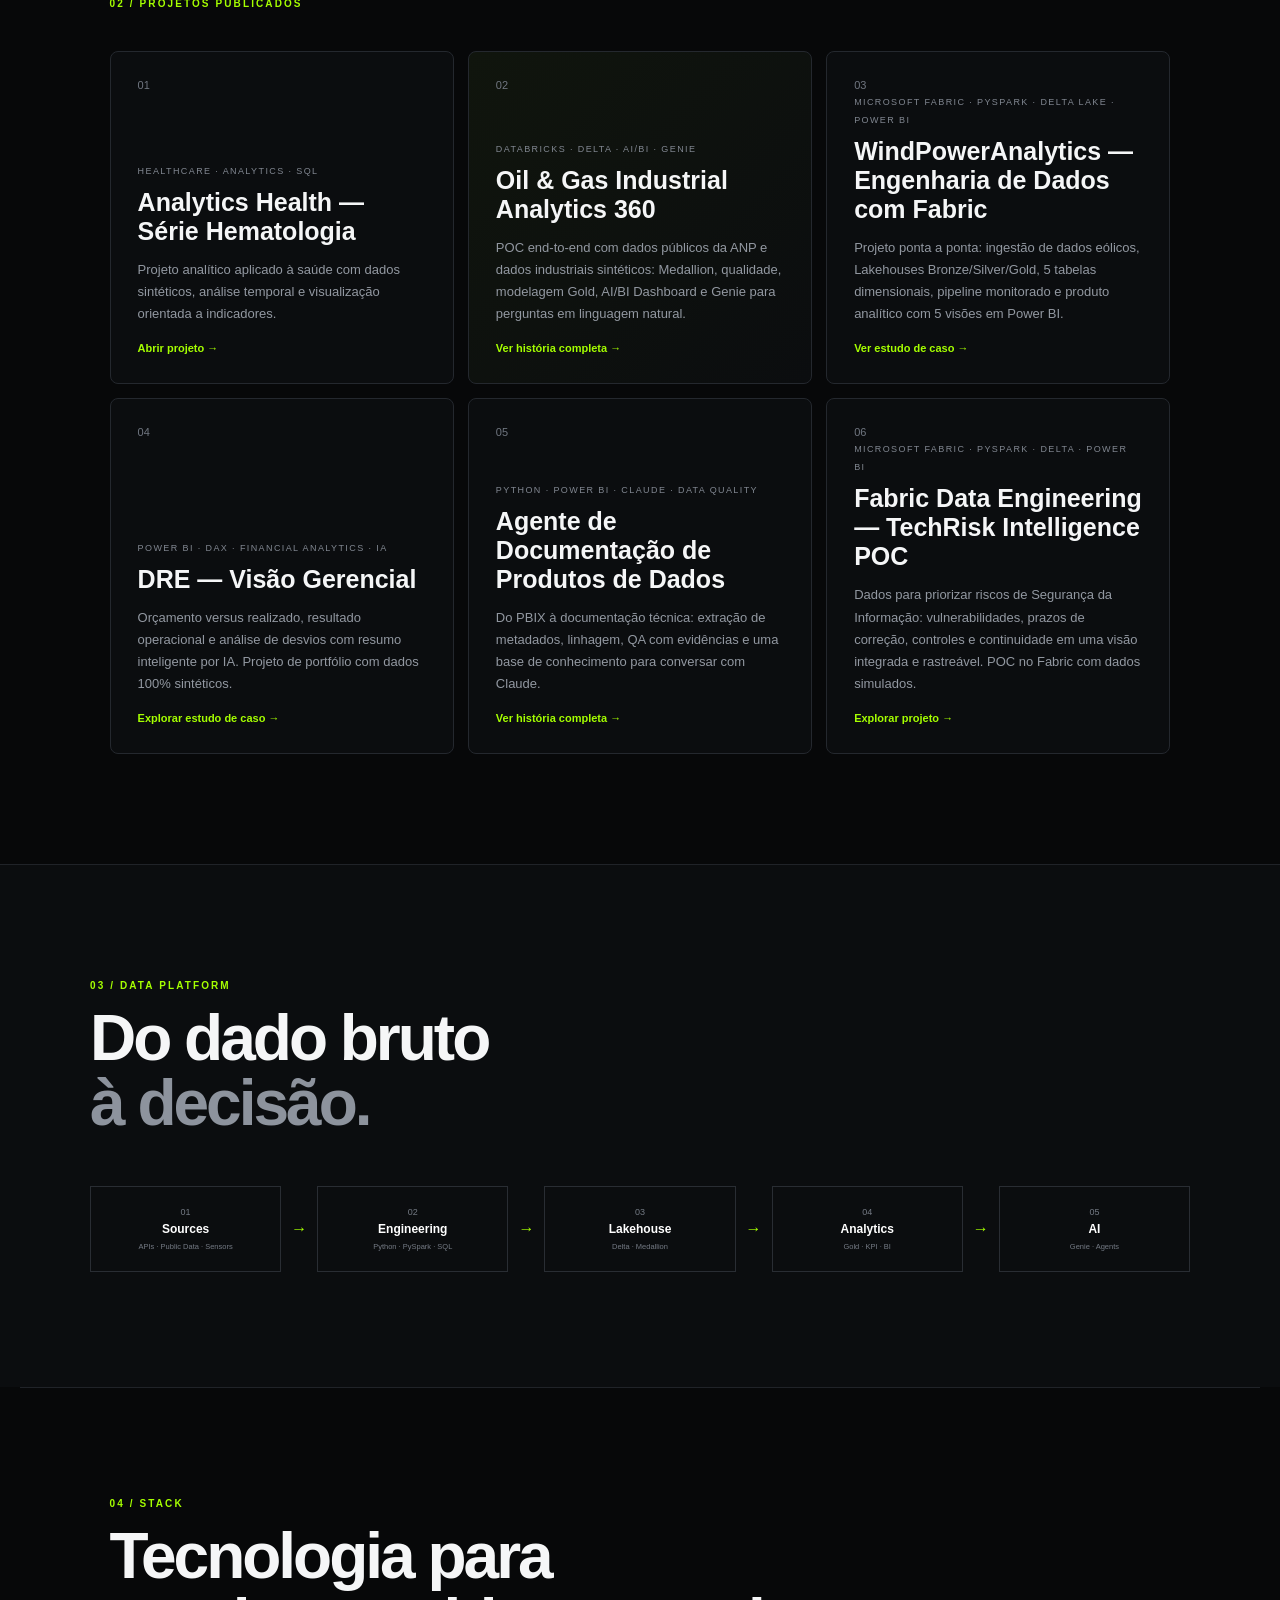
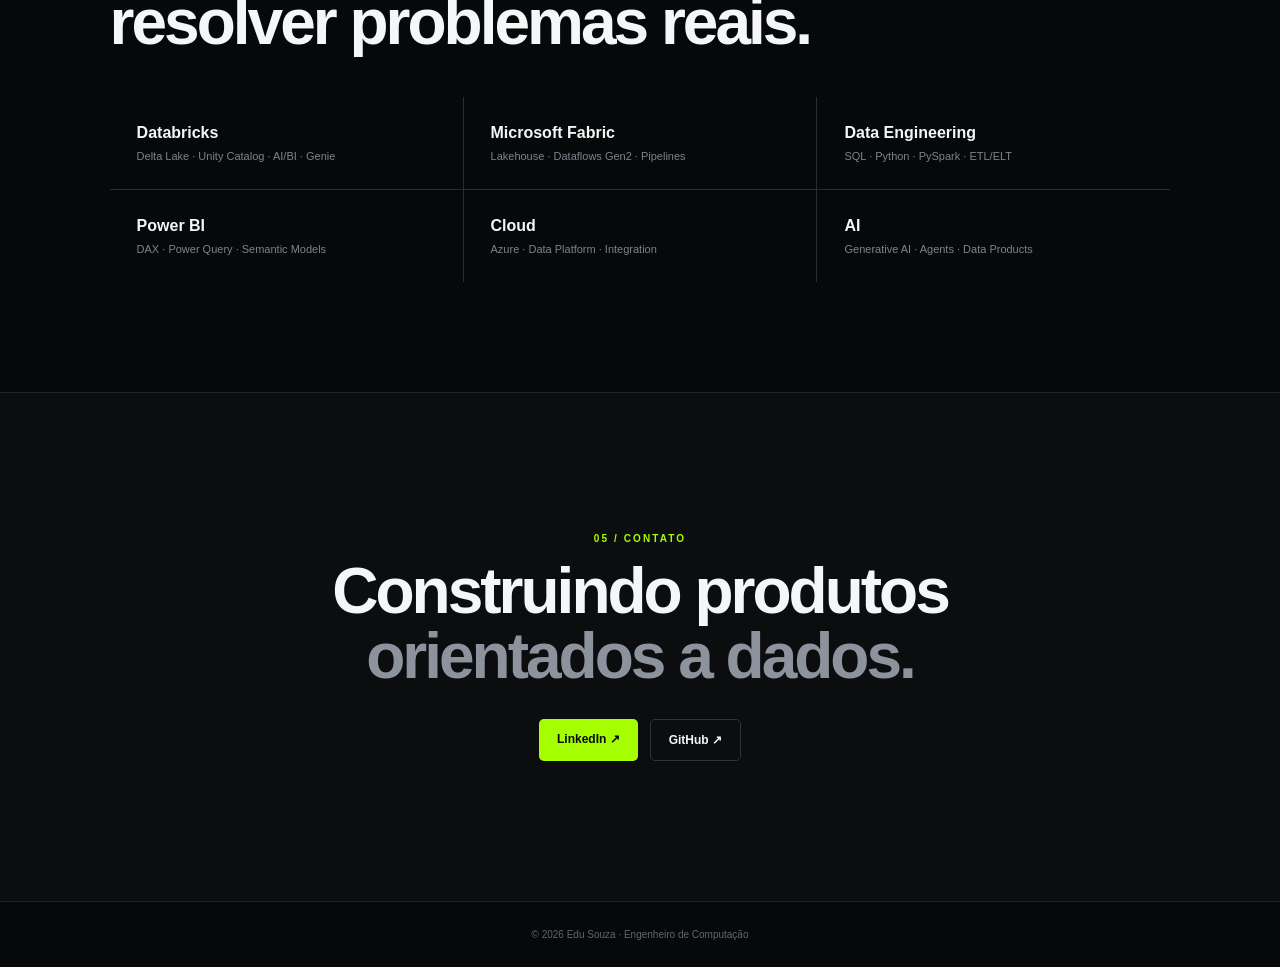
==== commit 24429f16: "Atualiza card 03 com WindPowerAnalytics concluído" ====
--- a/index.html
+++ b/index.html
@@ -19,7 +19,7 @@
 <a class="card" href="projects/01-analytics-health-serie-hematologia/"><span>01</span><div><small>HEALTHCARE · ANALYTICS · SQL</small><h3>Analytics Health — Série Hematologia</h3><p>Projeto analítico aplicado à saúde com dados sintéticos, análise temporal e visualização orientada a indicadores.</p><b>Abrir projeto →</b></div></a>
 <a class="card featured" href="projects/02-databricks-genie-ai/"><span>02</span><div><small>DATABRICKS · DELTA · AI/BI · GENIE</small><h3>Oil & Gas Industrial Analytics 360</h3><p>POC end-to-end com dados públicos da ANP e dados industriais sintéticos: Medallion, qualidade, modelagem Gold, AI/BI Dashboard e Genie para perguntas em linguagem natural.</p><b>Ver história completa →</b></div></a>
 
-<a class="card" href="projects/03-fabric-data-engineering/"><span>03</span><div><small>MICROSOFT FABRIC · LAKEHOUSE · PIPELINES</small><h3>Fabric Data Engineering — Wind Power Analytics</h3><p>Projeto em desenvolvimento: arquitetura Medallion, notebooks, modelo semântico, Power BI, atualização web e pipeline de orquestração.</p><b>Ver escopo →</b></div></a>
+<a class="card" href="projects/03-fabric-data-engineering/"><span>03</span><div><small>MICROSOFT FABRIC · PYSPARK · DELTA LAKE · POWER BI</small><h3>WindPowerAnalytics — Engenharia de Dados com Fabric</h3><p>Projeto ponta a ponta: ingestão de dados eólicos, Lakehouses Bronze/Silver/Gold, 5 tabelas dimensionais, pipeline monitorado e produto analítico com 5 visões em Power BI.</p><b>Ver estudo de caso →</b></div></a>
 <a class="card" href="projects/04-dre-visao-gerencial/"><span>04</span><div><small>POWER BI · DAX · FINANCIAL ANALYTICS · IA</small><h3>DRE — Visão Gerencial</h3><p>Orçamento versus realizado, resultado operacional e análise de desvios com resumo inteligente por IA. Projeto de portfólio com dados 100% sintéticos.</p><b>Explorar estudo de caso →</b></div></a>
 <a class="card" href="projects/05-agente-documentacao-claude/"><span>05</span><div><small>PYTHON · POWER BI · CLAUDE · DATA QUALITY</small><h3>Agente de Documentação de Produtos de Dados</h3><p>Do PBIX à documentação técnica: extração de metadados, linhagem, QA com evidências e uma base de conhecimento para conversar com Claude.</p><b>Ver história completa →</b></div></a>
 <a class="card" href="projects/06-fabric-techrisk-intelligence/"><span>06</span><div><small>MICROSOFT FABRIC · PYSPARK · DELTA · POWER BI</small><h3>Fabric Data Engineering — TechRisk Intelligence POC</h3><p>Dados para priorizar riscos de Segurança da Informação: vulnerabilidades, prazos de correção, controles e continuidade em uma visão integrada e rastreável. POC no Fabric com dados simulados.</p><b>Explorar projeto →</b></div></a>
